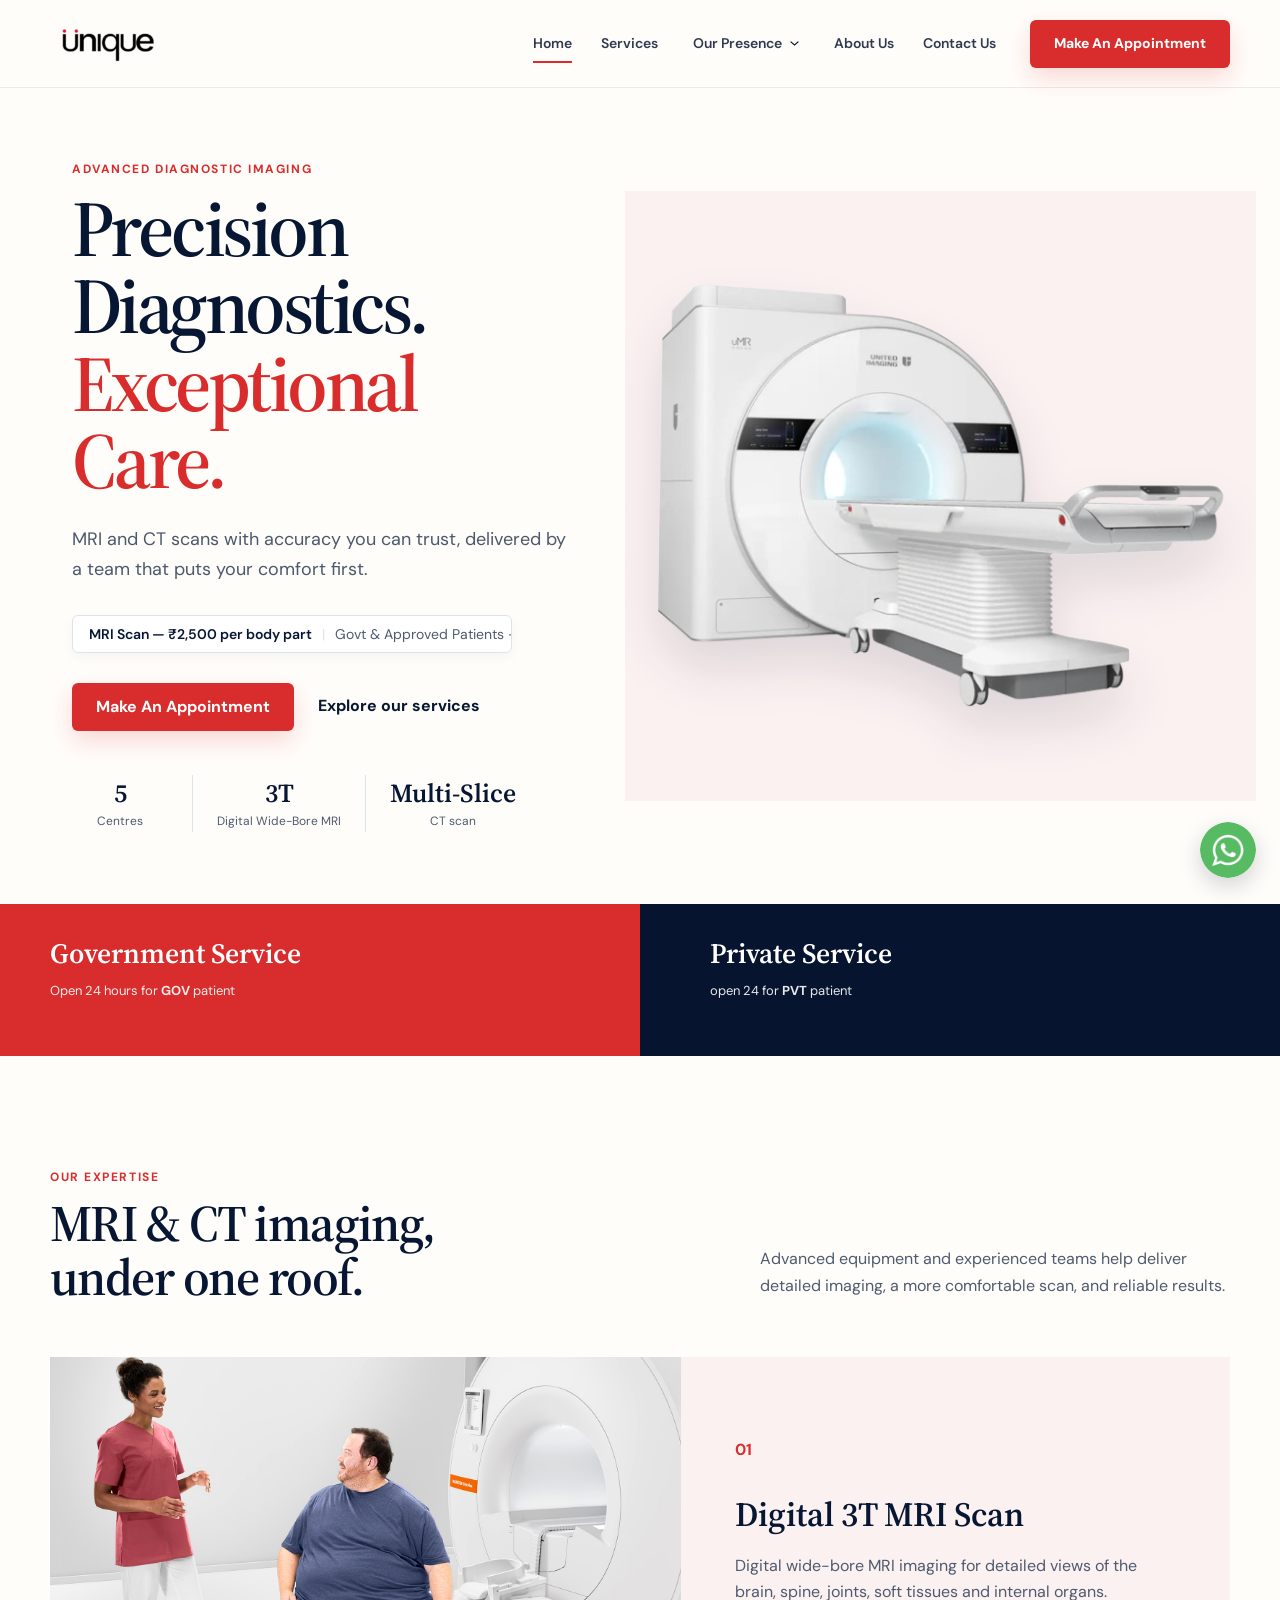
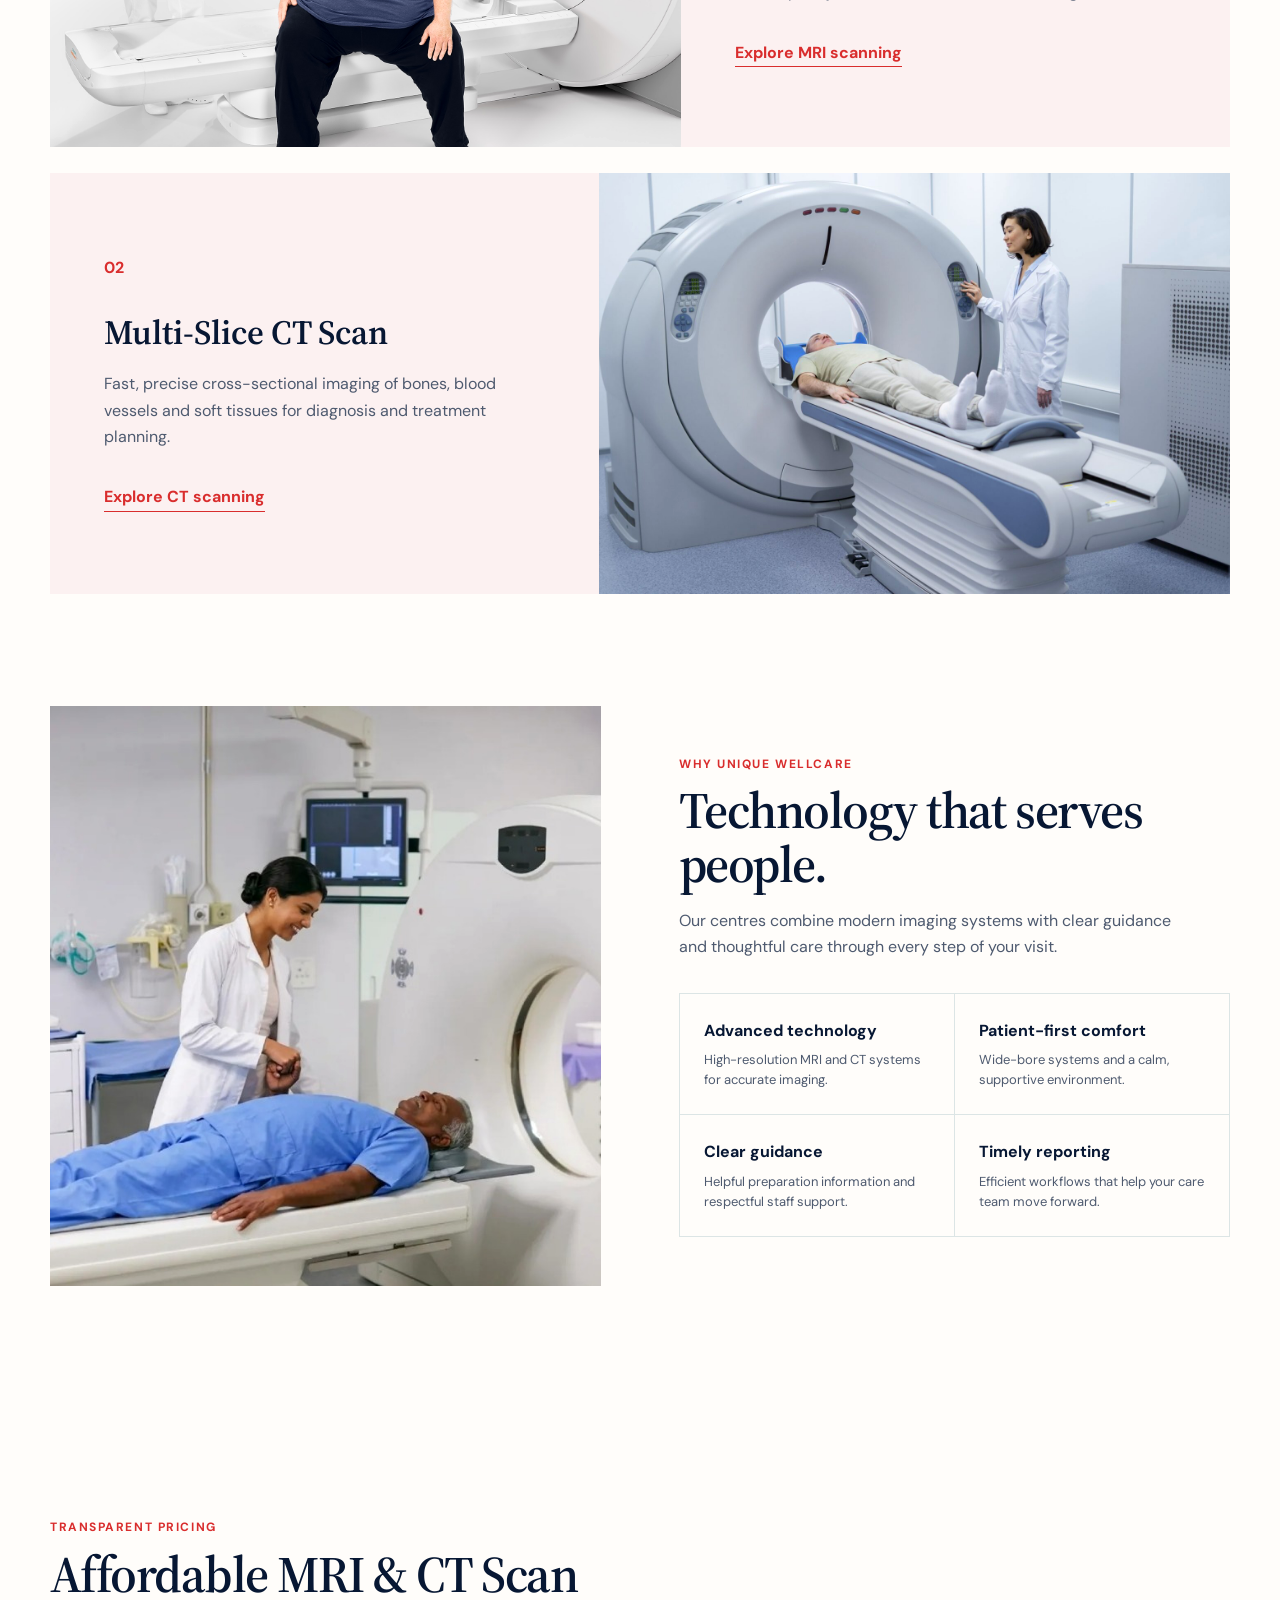
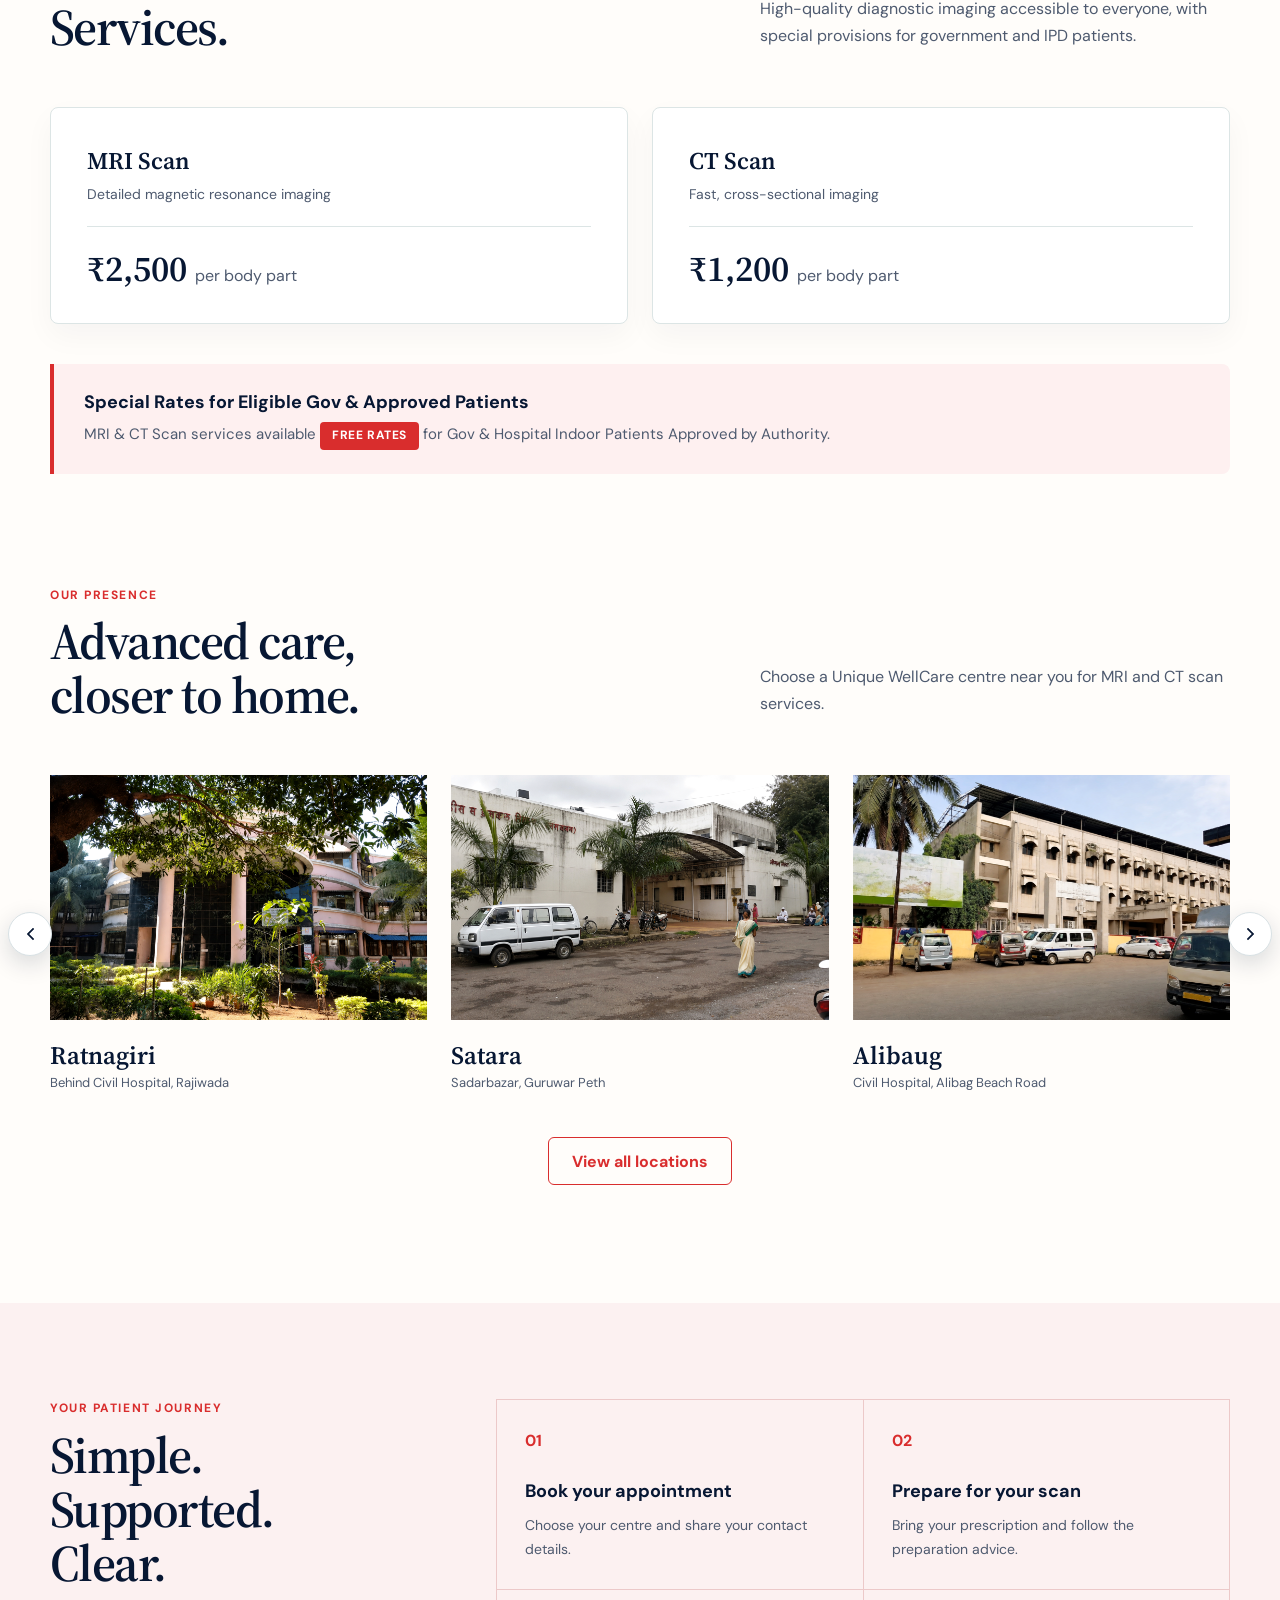
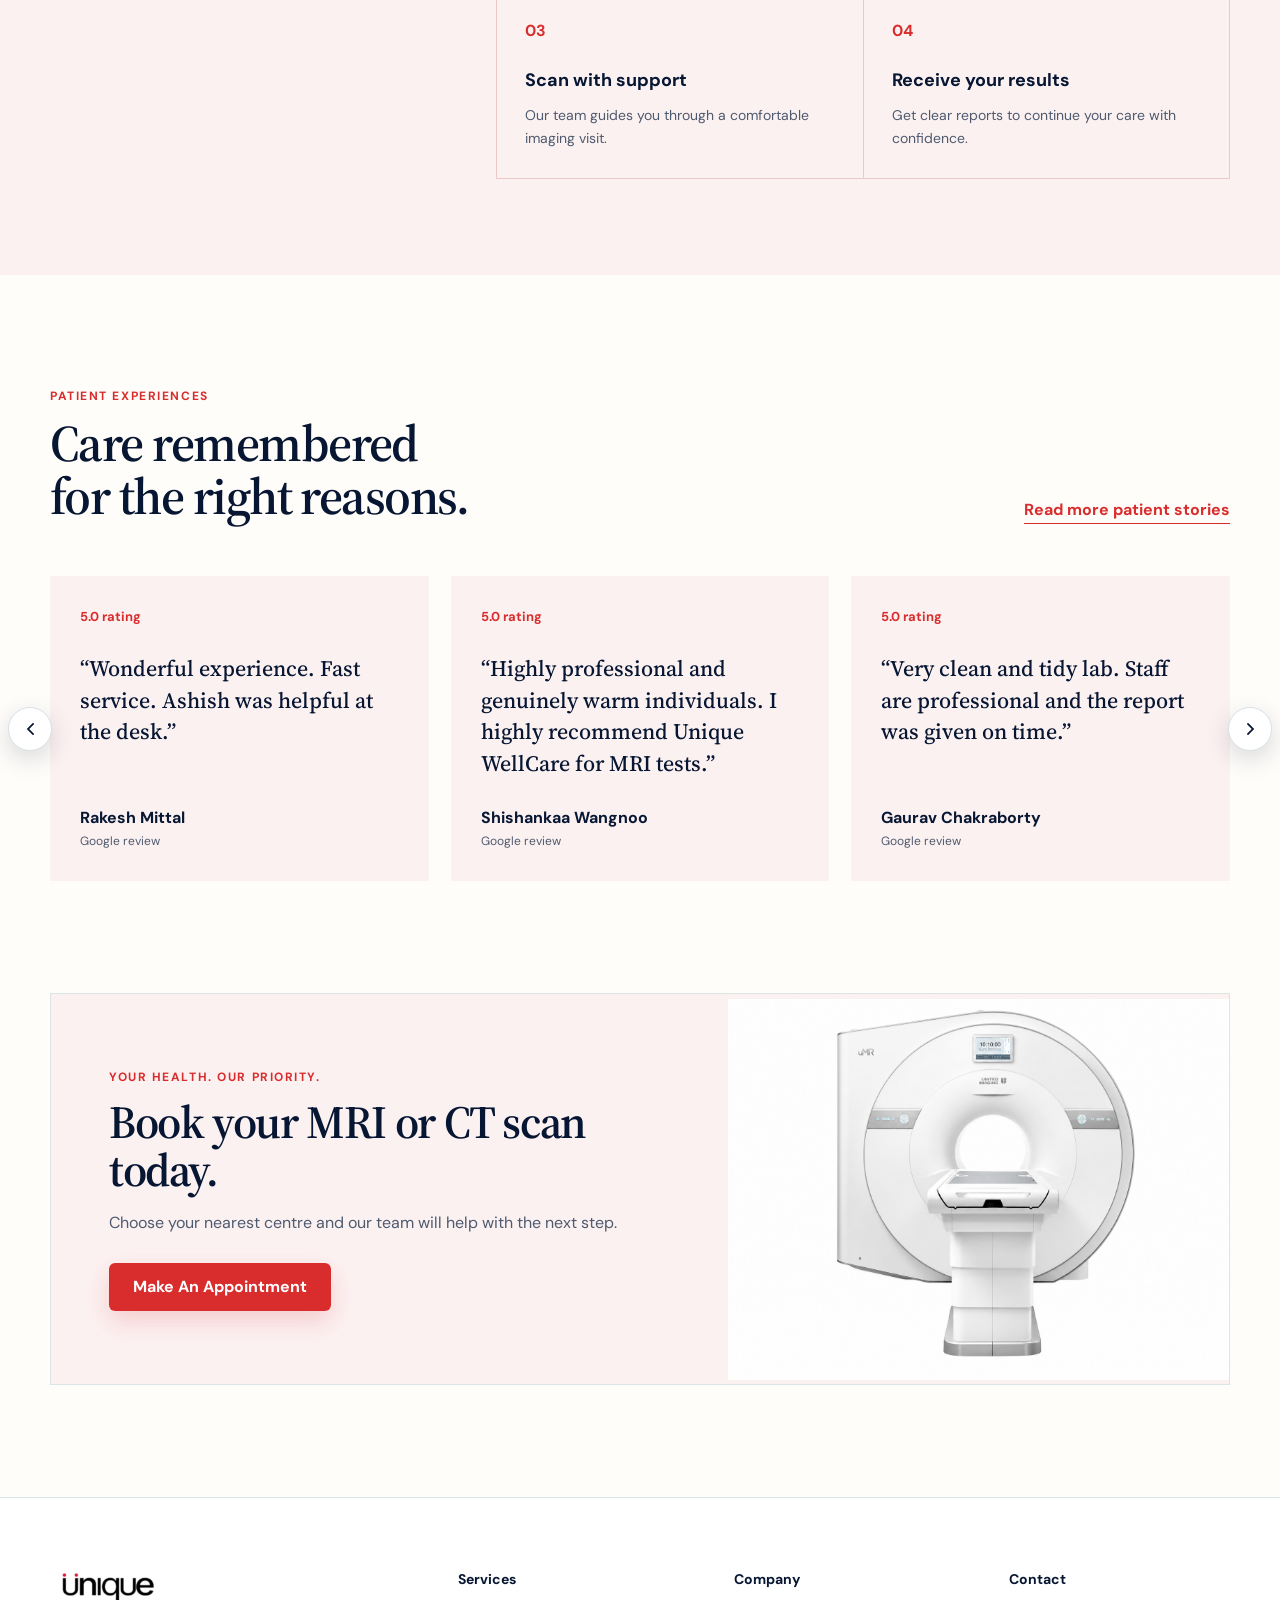
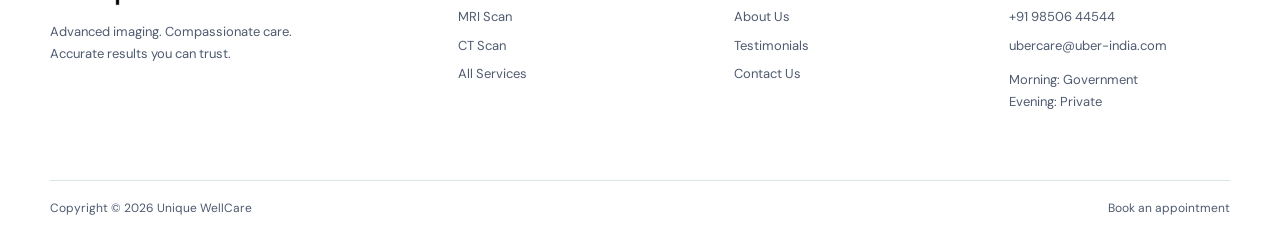
==== index.html @ 4eff42db "initial commit" ====
<!doctype html>
<html lang="en">
<head>
  <meta charset="utf-8">
  <meta name="viewport" content="width=device-width,initial-scale=1">
  <meta name="description" content="Unique WellCare provides advanced MRI and CT scan services across Maharashtra with government service in the morning and private service in the evening.">
  <title>Unique WellCare | Advanced MRI & CT Imaging</title>
  <link rel="icon" type="image/png" href="assets/favicon.png">
  <link rel="preconnect" href="https://fonts.googleapis.com">
  <link rel="preconnect" href="https://fonts.gstatic.com" crossorigin>
  <link href="https://fonts.googleapis.com/css2?family=DM+Sans:wght@400;500;600;700&family=Source+Serif+4:wght@500;600&display=swap" rel="stylesheet">
  <link rel="stylesheet" href="styles.css?v=5.0">
  <link rel="stylesheet" href="animations.css?v=5.0">
  <link rel="stylesheet" href="reviews.css?v=5.0">
</head>
<body>
  <a class="skip-link" href="#content">Skip to content</a>  

  <header class="site-header">
    <a class="brand" href="./" aria-label="Unique WellCare home"><img src="assets/logo.webp" alt="Unique WellCare"></a>
    <button class="menu-button" type="button" aria-expanded="false" aria-controls="main-navigation"><span></span><span></span><span></span><em>Main menu</em></button>
    <nav id="main-navigation" class="main-nav" aria-label="Main navigation">
      <a class="active" href="./">Home</a>
      <a href="services/">Services</a>
      <div class="presence">
        <button type="button" aria-expanded="false">Our Presence <img class="nav-arrow" src="assets/chevron.svg" alt=""></button>
        <div class="presence-menu">
          <a href="ratnagiri/">Ratnagiri</a><a href="satara/">Satara</a><a href="alibaug/">Alibaug</a><a href="thane/">Thane</a><a href="pune-aundh/">Pune Aundh</a>
        </div>
      </div>
      <a href="about-us/">About Us</a>
      <a href="contact-us/">Contact Us</a>
      <a class="button header-cta" href="book-an-appointment/">Make An Appointment</a>
    </nav>
  </header>

  <main id="content">
    <section class="home-hero">
      <div class="home-hero-copy">
        <p class="eyebrow">Advanced diagnostic imaging</p>
        <h1>Precision Diagnostics. <span>Exceptional Care.</span></h1>
        <p class="hero-lead">MRI and CT scans with accuracy you can trust, delivered by a team that puts your comfort first.</p>
        <div class="hero-pricing-slider">
          <div class="slider-track">
            <div class="slide-msg"><strong>MRI<span class="hide-mobile"> Scan</span> — ₹2,500<span class="hide-mobile"> per body part</span></strong> <span class="divider">|</span> Govt &amp; Approved Patients — <span class="free-text">FREE</span></div>
            <div class="slide-msg"><strong>CT<span class="hide-mobile"> Scan</span> — ₹1,200<span class="hide-mobile"> per body part</span></strong> <span class="divider">|</span> Govt &amp; Approved Patients — <span class="free-text">FREE</span></div>
            <div class="slide-msg"><strong>MRI<span class="hide-mobile"> Scan</span> — ₹2,500<span class="hide-mobile"> per body part</span></strong> <span class="divider">|</span> Govt &amp; Approved Patients — <span class="free-text">FREE</span></div>
          </div>
        </div>
        <div class="hero-actions"><a class="button" href="book-an-appointment/">Make An Appointment</a><a class="text-link" href="services/">Explore our services</a></div>
        <dl class="hero-trust"><div><dt>5</dt><dd>Centres</dd></div><div><dt>3T</dt><dd>Digital Wide-Bore MRI</dd></div><div><dt>Multi-Slice</dt><dd>CT scan</dd></div></dl>
      </div>
      <div class="home-hero-media"><img src="assets/mri-omega.png" alt="Advanced MRI scanner at Unique WellCare"></div>
    </section>

    <section class="service-schedule" aria-labelledby="schedule-heading">
      <h2 id="schedule-heading" class="sr-only">Service schedule</h2>
      <article class="schedule-block morning"><h3>Government Service</h3><span>Open 24 hours for <strong>GOV</strong> patient</span></article>
      <article class="schedule-block evening"><h3>Private Service</h3><span>open 24 for <strong>PVT</strong> patient</span></article>
    </section>

    <section class="section services-intro">
      <div class="section-heading"><div><p class="eyebrow">Our expertise</p><h2>MRI &amp; CT imaging,<br>under one roof.</h2></div><p>Advanced equipment and experienced teams help deliver detailed imaging, a more comfortable scan, and reliable results.</p></div>
      <div class="service-feature-grid">
        <article class="service-feature"><img src="assets/mri-service.jpg" alt="Patient preparing for an MRI scan"><div><p class="service-number">01</p><h3>Digital 3T MRI Scan</h3><p>Digital wide-bore MRI imaging for detailed views of the brain, spine, joints, soft tissues and internal organs.</p><a class="text-link" href="mri-scan/">Explore MRI scanning</a></div></article>
        <article class="service-feature reverse"><img src="assets/ct-service.jpg" alt="Patient undergoing a CT scan"><div><p class="service-number">02</p><h3>Multi-Slice CT Scan</h3><p>Fast, precise cross-sectional imaging of bones, blood vessels and soft tissues for diagnosis and treatment planning.</p><a class="text-link" href="ct-scan/">Explore CT scanning</a></div></article>
      </div>
    </section>

    <section class="section trust-section">
      <div class="trust-image"><img src="assets/lab-interior-hd.png" alt="Clean diagnostic imaging facility at Unique WellCare"></div>
      <div class="trust-copy"><p class="eyebrow">Why Unique WellCare</p><h2>Technology that serves people.</h2><p>Our centres combine modern imaging systems with clear guidance and thoughtful care through every step of your visit.</p><div class="trust-list"><article><h3>Advanced technology</h3><p>High-resolution MRI and CT systems for accurate imaging.</p></article><article><h3>Patient-first comfort</h3><p>Wide-bore systems and a calm, supportive environment.</p></article><article><h3>Clear guidance</h3><p>Helpful preparation information and respectful staff support.</p></article><article><h3>Timely reporting</h3><p>Efficient workflows that help your care team move forward.</p></article></div></div>
    </section>
    <section class="section pricing-intro page-section" id="pricing">
      <div class="section-heading">
        <div>
          <p class="eyebrow">Transparent pricing</p>
          <h2>Affordable MRI &amp; CT Scan Services.</h2>
        </div>
        <p>High-quality diagnostic imaging accessible to everyone, with special provisions for government and IPD patients.</p>
      </div>
      <div class="pricing-grid">
        <div class="price-card">
          <div class="price-card-header">
            <div>
              <h3>MRI Scan</h3>
              <p>Detailed magnetic resonance imaging</p>
            </div>
          </div>
          <div class="price-amount">₹2,500 <small>per body part</small></div>
        </div>
        <div class="price-card">
          <div class="price-card-header">
            <div>
              <h3>CT Scan</h3>
              <p>Fast, cross-sectional imaging</p>
            </div>
          </div>
          <div class="price-amount">₹1,200 <small>per body part</small></div>
        </div>
      </div>
      <div class="special-rates-banner">
        <div>
          <h3>Special Rates for Eligible Gov &amp; Approved Patients</h3>
          <p>MRI &amp; CT Scan services available <span class="free-badge">FREE Rates</span> for Gov &amp; Hospital Indoor Patients Approved by Authority.</p>
        </div>
      </div>
    </section>

    <section class="section locations-section">
      <div class="section-heading"><div><p class="eyebrow">Our presence</p><h2>Advanced care,<br>closer to home.</h2></div><p>Choose a Unique WellCare centre near you for MRI and CT scan services.</p></div>
      <div class="location-carousel" data-location-carousel>
        <div class="location-viewport">
          <div class="location-track">
            <a class="location-card" href="ratnagiri/"><img src="assets/ratnagiri-hospital-hd.png" alt="Ratnagiri centre"><span>Ratnagiri</span><small>Behind Civil Hospital, Rajiwada</small></a>
            <a class="location-card" href="satara/"><img src="assets/satara-hospital-hd.png" alt="Satara centre"><span>Satara</span><small>Sadarbazar, Guruwar Peth</small></a>
            <a class="location-card" href="alibaug/"><img src="assets/civil-hospital-hd.png" alt="Alibaug centre"><span>Alibaug</span><small>Civil Hospital, Alibag Beach Road</small></a>
            <a class="location-card" href="thane/"><img src="assets/lab-interior-hd.png" alt="Thane centre"><span>Thane</span><small>Near Utsal Road, Tembhi Naka</small></a>
            <a class="location-card" href="pune-aundh/"><img src="assets/civil-hospital-hd.png" alt="Pune Aundh centre"><span>Pune Aundh</span><small>Aundh Hospital Campus</small></a>
          </div>
        </div>
        <button class="review-arrow review-prev" aria-label="Previous locations"><img src="assets/chevron.svg" alt=""></button>
        <button class="review-arrow review-next" aria-label="Next locations"><img src="assets/chevron.svg" alt=""></button>
      </div>
      <div class="center-action"><a class="outline-button" href="contact-us/">View all locations</a></div>
    </section>

    <section class="patient-journey">
      <div class="section"><div class="journey-heading"><p class="eyebrow">Your patient journey</p><h2>Simple. Supported.<br>Clear.</h2></div><ol class="journey-steps"><li><span>01</span><h3>Book your appointment</h3><p>Choose your centre and share your contact details.</p></li><li><span>02</span><h3>Prepare for your scan</h3><p>Bring your prescription and follow the preparation advice.</p></li><li><span>03</span><h3>Scan with support</h3><p>Our team guides you through a comfortable imaging visit.</p></li><li><span>04</span><h3>Receive your results</h3><p>Get clear reports to continue your care with confidence.</p></li></ol></div>
    </section>

    <section class="section testimonials" aria-labelledby="reviews-title">
      <div class="section-heading"><div><p class="eyebrow">Patient experiences</p><h2 id="reviews-title">Care remembered<br>for the right reasons.</h2></div><a class="text-link" href="testimonial/">Read more patient stories</a></div>
      <div class="review-carousel" data-review-carousel>
        <button class="review-arrow review-prev" type="button" aria-label="Previous review"><img src="assets/chevron.svg" alt=""></button>
        <div class="review-viewport"><div class="review-track">
          <article class="review-card"><p class="review-rating">5.0 rating</p><blockquote>“Wonderful experience. Fast service. Ashish was helpful at the desk.”</blockquote><footer><strong>Rakesh Mittal</strong><span>Google review</span></footer></article>
          <article class="review-card"><p class="review-rating">5.0 rating</p><blockquote>“Highly professional and genuinely warm individuals. I highly recommend Unique WellCare for MRI tests.”</blockquote><footer><strong>Shishankaa Wangnoo</strong><span>Google review</span></footer></article>
          <article class="review-card"><p class="review-rating">5.0 rating</p><blockquote>“Very clean and tidy lab. Staff are professional and the report was given on time.”</blockquote><footer><strong>Gaurav Chakraborty</strong><span>Google review</span></footer></article>
          <article class="review-card"><p class="review-rating">5.0 rating</p><blockquote>“Very caring. Patients need this cooperation and the entire staff is helpful.”</blockquote><footer><strong>Surendra Parmar</strong><span>Google review</span></footer></article>
        </div></div>
        <button class="review-arrow review-next" type="button" aria-label="Next review"><img src="assets/chevron.svg" alt=""></button>
      </div>
    </section>

    <section class="section final-cta"><div><p class="eyebrow">Your health. Our priority.</p><h2>Book your MRI or CT scan today.</h2><p>Choose your nearest centre and our team will help with the next step.</p><a class="button" href="book-an-appointment/">Make An Appointment</a></div><img src="assets/mri-hd.png" alt="Unique WellCare MRI scanner"></section>
  </main>

  <footer class="site-footer"><div class="footer-grid"><div><img src="assets/logo.webp" alt="Unique WellCare"><p>Advanced imaging. Compassionate care. Accurate results you can trust.</p></div><div><h2>Services</h2><a href="mri-scan/">MRI Scan</a><a href="ct-scan/">CT Scan</a><a href="services/">All Services</a></div><div><h2>Company</h2><a href="about-us/">About Us</a><a href="testimonial/">Testimonials</a><a href="contact-us/">Contact Us</a></div><div><h2>Contact</h2><a href="tel:+919850644544">+91 98506 44544</a><a href="mailto:ubercare@uber-india.com">ubercare@uber-india.com</a><p>Morning: Government<br>Evening: Private</p></div></div><div class="footer-bottom"><span>Copyright © <span id="year">2026</span> Unique WellCare</span><a href="book-an-appointment/">Book an appointment</a></div></footer>
  <a class="whatsapp" href="https://wa.me/919850644544" aria-label="Chat with Unique WellCare on WhatsApp"><img src="assets/whatapp%20icon.png" alt=""></a>
  <script src="script.js?v=5.0"></script>
</body>
</html>
---- styles.css ----
:root{--ink:#071733;--navy:#07142f;--blue:#165ec9;--green:#087966;--mint:#fcf1f1;--sky:#edf5ff;--paper:#fffdfa;--text:#4e5a6f;--line:#dce5e5;--brand-red:#d92d2d;--red-light:#fef0f0;--serif:"Source Serif 4",Georgia,serif;--sans:"DM Sans",Arial,sans-serif}
*{box-sizing:border-box}html{scroll-behavior:smooth}body{margin:0;background:var(--paper);color:var(--text);font-family:var(--sans);font-size:16px;line-height:1.65}img{display:block;max-width:100%}a{color:inherit;text-decoration:none}button,input,textarea{font:inherit}.sr-only{position:absolute;width:1px;height:1px;overflow:hidden;clip:rect(0 0 0 0);white-space:nowrap}.skip-link{position:fixed;z-index:200;top:-60px;left:24px;padding:10px 16px;background:#fff;color:var(--ink)}.skip-link:focus{top:12px}.section{width:min(1180px,calc(100% - 48px));margin-inline:auto}.eyebrow{margin:0 0 10px;color:var(--brand-red);font-size:12px;font-weight:700;letter-spacing:.13em;text-transform:uppercase}.button,.outline-button{display:inline-flex;min-height:48px;align-items:center;justify-content:center;padding:13px 23px;border:1px solid transparent;border-radius:6px;font-weight:700;line-height:1.2;transition:transform .2s ease,background .2s ease,color .2s ease}.button{background:var(--brand-red);color:#fff;box-shadow:0 10px 24px rgba(217,45,45,.18)}.button:hover{background:#b82222;transform:translateY(-2px)}.button.accent{background:var(--brand-red);box-shadow:0 10px 24px rgba(217,45,45,.18)}.button.accent:hover{background:#b82222}.outline-button{border-color:var(--brand-red);color:var(--brand-red)}.outline-button:hover{background:var(--brand-red);color:#fff}.outline-button.accent{border-color:var(--brand-red);color:var(--brand-red)}.outline-button.accent:hover{background:var(--brand-red);color:#fff}.text-link{display:inline-flex;align-items:center;color:var(--brand-red);font-weight:700;border-bottom:1px solid currentColor}.button:focus-visible,.outline-button:focus-visible,.text-link:focus-visible,.main-nav a:focus-visible,.main-nav button:focus-visible,.review-arrow:focus-visible{outline:3px solid rgba(217,45,45,.35);outline-offset:4px}

.site-header{position:sticky;top:0;z-index:50;width:100%;height:88px;display:flex;align-items:center;justify-content:space-between;padding-inline:max(24px,calc((100% - 1180px)/2));background:rgba(255,253,250,.97);border-bottom:1px solid rgba(7,23,51,.08);backdrop-filter:blur(14px)}.brand img{width:120px;height:42px;object-fit:contain}.main-nav{display:flex;align-items:center;gap:29px;color:#303a4f;font-size:14px;font-weight:600}.main-nav>a:not(.button),.presence>button{position:relative;padding-block:12px;border:0;background:none;color:inherit;cursor:pointer}.main-nav>a:not(.button):after,.presence>button:after{content:"";position:absolute;left:0;right:100%;bottom:4px;height:2px;background:var(--brand-red);transition:right .2s ease}.main-nav>a:not(.button):hover:after,.main-nav>a.active:after,.presence>button:hover:after,.presence.open>button:after{right:0}.header-cta{margin-left:5px}.presence{position:relative}.presence-menu{position:absolute;top:46px;left:-20px;display:none;min-width:190px;padding:10px;background:#fff;border:1px solid var(--line);box-shadow:0 18px 40px rgba(7,23,51,.12)}.presence.open .presence-menu{display:grid}.presence-menu a{padding:9px 12px;border-radius:4px}.presence-menu a:hover{background:var(--mint);color:var(--brand-red)}.menu-button{display:none;border:0;background:none}.menu-button em{position:absolute;clip:rect(0 0 0 0)}
.home-hero{width:min(1340px,calc(100% - 48px));min-height:610px;margin:0 auto;display:grid;grid-template-columns:1fr 1.05fr;align-items:center}.home-hero-copy{max-width:570px;padding:72px 20px 72px 48px}.home-hero h1{margin:0;color:var(--ink);font:600 clamp(36px,8vw,79px)/.98 var(--serif);letter-spacing:-.045em;overflow-wrap:break-word}.home-hero h1 span{color:var(--brand-red)}.hero-lead{max-width:560px;margin:26px 0 30px;color:#4c586c;font-size:18px;line-height:1.65}.hero-actions{display:flex;align-items:center;gap:24px;flex-wrap:wrap}.hero-actions .text-link{color:var(--ink);border-bottom-color:transparent}.hero-actions .text-link:hover{color:var(--brand-red)}.hero-trust{display:flex;gap:0;margin:44px 0 0;flex-wrap:wrap}.hero-trust div{min-width:120px;padding:0 24px;border-left:1px solid var(--line);text-align:center}.hero-trust div:first-child{padding-left:0;border:0}.hero-trust dt{color:var(--ink);font:600 26px var(--serif)}.hero-trust dd{margin:1px 0 0;font-size:12px}.home-hero-media{height:610px;display:grid;place-items:center;overflow:hidden;background:var(--mint)}.home-hero-media img{width:90%;max-height:90%;object-fit:contain;filter:drop-shadow(0 28px 25px rgba(7,23,51,.12))}
.service-schedule{display:grid;grid-template-columns:1fr 1fr;color:#fff}.schedule-block{min-height:152px;padding:30px max(32px,calc((100vw - 1180px)/2));padding-right:60px}.schedule-block.morning{background:var(--brand-red);padding-left:max(32px,calc((100vw - 1180px)/2))}.schedule-block.evening{background:var(--navy);padding-left:70px}.schedule-block p{margin:0 0 2px;font-size:13px;opacity:.82}.schedule-block h3{margin:0;font:600 28px var(--serif)}.schedule-block span{display:block;margin-top:8px;font-size:13px;opacity:.9}
.section-heading{display:flex;align-items:flex-end;justify-content:space-between;gap:70px;margin-bottom:52px}.section-heading h2,.trust-copy h2,.journey-heading h2,.final-cta h2{margin:0;color:var(--ink);font:600 clamp(39px,4vw,58px)/1.05 var(--serif);letter-spacing:-.03em}.section-heading>p{max-width:470px;margin:0 0 6px}.services-intro{padding-block:112px}.service-feature-grid{display:grid;gap:26px}.service-feature{display:grid;grid-template-columns:1.07fr .93fr;min-height:390px;background:var(--mint)}.service-feature.reverse{grid-template-columns:.93fr 1.07fr;background:var(--mint)}.service-feature.reverse img{grid-column:2}.service-feature.reverse div{grid-column:1;grid-row:1}.service-feature>img{width:100%;height:100%;min-height:390px;object-fit:cover}.service-feature>div{align-self:center;padding:54px}.service-number{margin:0 0 28px;color:var(--brand-red);font-weight:700}.service-feature h3{margin:0 0 16px;color:var(--ink);font:600 34px var(--serif)}.service-feature p{max-width:470px}.service-feature .text-link{margin-top:18px}
.trust-section{display:grid;grid-template-columns:1fr 1fr;gap:78px;align-items:center;padding-bottom:120px}.trust-image img{width:100%;height:580px;object-fit:cover}.trust-copy>p:not(.eyebrow){max-width:520px}.trust-list{display:grid;grid-template-columns:1fr 1fr;gap:0;margin-top:32px;border-top:1px solid var(--line);border-left:1px solid var(--line)}.trust-list article{padding:24px;border-right:1px solid var(--line);border-bottom:1px solid var(--line)}.trust-list h3{margin:0 0 6px;color:var(--ink);font-size:16px}.trust-list p{margin:0;font-size:13px;line-height:1.55}
.locations-section{padding-bottom:118px}.location-carousel{position:relative;display:flex;align-items:center;margin-top:40px}.location-viewport{width:100%;overflow:hidden}.location-track{display:flex;gap:24px;transition:transform .45s cubic-bezier(0.25, 0.46, 0.45, 0.94)}.location-card{flex:0 0 calc((100% - 48px) / 3);display:flex;flex-direction:column;transition:transform .2s ease;min-width:0}.location-card:hover{transform:translateY(-5px)}.location-card img{width:100%;height:245px;object-fit:cover}.location-card span{margin-top:18px;color:var(--ink);font:600 25px var(--serif)}.location-card small{font-size:13px}.center-action{text-align:center;margin-top:44px}
.patient-journey{padding:96px 0;background:var(--mint)}.patient-journey>.section{display:grid;grid-template-columns:.34fr .66fr;gap:68px}.journey-steps{display:grid;grid-template-columns:1fr 1fr;gap:0;margin:0;padding:0;list-style:none;border-top:1px solid #ecc9c9;border-left:1px solid #ecc9c9}.journey-steps li{padding:28px;border-right:1px solid #ecc9c9;border-bottom:1px solid #ecc9c9}.journey-steps span{color:var(--brand-red);font-weight:700}.journey-steps h3{margin:22px 0 8px;color:var(--ink);font-size:18px}.journey-steps p{margin:0;font-size:14px}
.testimonials{padding-block:112px}.review-carousel{position:relative;display:flex;align-items:center}.review-viewport{width:100%;overflow:hidden}.review-track{display:flex;gap:22px;transition:transform .45s ease}.review-card{flex:0 0 calc((100% - 44px)/3);min-height:280px;display:flex;flex-direction:column;padding:30px;background:var(--mint);color:var(--ink)}.review-rating{margin:0;color:var(--brand-red);font-size:13px;font-weight:700}.review-card blockquote{margin:25px 0;color:var(--ink);font:500 22px/1.45 var(--serif)}.review-card footer{margin-top:auto}.review-card footer strong,.review-card footer span{display:block}.review-card footer span{font-size:12px;color:var(--text)}.review-arrow{position:absolute;z-index:3;top:50%;min-width:70px;padding:8px 10px;border:1px solid var(--line);background:#fff;color:var(--ink);font-size:12px;font-weight:700;cursor:pointer}.review-prev{left:-18px;transform:translate(-100%,-50%)}.review-next{right:-18px;transform:translate(100%,-50%)}
.final-cta{min-height:390px;display:grid;grid-template-columns:1.15fr .85fr;align-items:center;margin-bottom:112px;overflow:hidden;background:var(--mint);border:1px solid var(--line)}.final-cta>div{padding:58px}.final-cta h2{font-size:46px}.final-cta p:not(.eyebrow){margin:16px 0 26px}.final-cta img{width:100%;height:390px;object-fit:contain;align-self:end}
.site-footer{padding:70px max(24px,calc((100% - 1180px)/2)) 22px;background:#fff;border-top:1px solid var(--line)}.footer-grid{display:grid;grid-template-columns:1.6fr repeat(3,1fr);gap:55px}.footer-grid>div:first-child{max-width:260px}.footer-grid img{width:120px}.footer-grid p{font-size:13px}.footer-grid h2{margin:0 0 15px;color:var(--ink);font-size:14px}.footer-grid a{display:block;margin:7px 0;font-size:13px}.footer-grid a:hover{color:var(--brand-red)}.footer-bottom{display:flex;justify-content:space-between;margin-top:55px;padding-top:18px;border-top:1px solid var(--line);font-size:12px}.whatsapp{position:fixed;z-index:45;right:24px;bottom:22px;width:56px;height:56px;border-radius:50%;overflow:hidden;box-shadow:0 8px 22px rgba(7,23,51,.18)}.whatsapp img{width:100%;height:100%;object-fit:cover}
.pricing-intro{padding-top:112px}.pricing-grid{display:grid;grid-template-columns:1fr 1fr;gap:24px;margin-top:40px}.price-card{background:#fff;border:1px solid var(--line);border-radius:8px;padding:36px;box-shadow:0 12px 30px rgba(7,23,51,.04)}.price-card.featured{border-color:var(--brand-red);box-shadow:0 12px 30px rgba(217,45,45,.08)}.price-card-header{display:flex;justify-content:space-between;align-items:flex-start;margin-bottom:24px;border-bottom:1px solid var(--line);padding-bottom:20px}.price-card-header h3{margin:0;color:var(--ink);font:600 24px var(--serif)}.price-card-header p{margin:6px 0 0;font-size:14px}.price-amount{font:600 36px var(--serif);color:var(--ink);line-height:1}.price-amount small{font-size:16px;color:var(--text);font-family:var(--sans);font-weight:400}.free-badge{display:inline-flex;align-items:center;justify-content:center;background:var(--brand-red);color:#fff;font-size:12px;font-weight:700;letter-spacing:.05em;padding:4px 12px;border-radius:4px;text-transform:uppercase}.price-card.featured .price-amount{color:var(--brand-red)}.special-rates-banner{display:flex;align-items:center;gap:20px;background:var(--red-light);border-left:4px solid var(--brand-red);padding:24px 30px;margin-top:40px;margin-bottom:112px;border-radius:0 8px 8px 0}.special-rates-banner h3{margin:0 0 4px;color:var(--ink);font-size:18px}.special-rates-banner p{margin:0;font-size:15px}
@media(max-width:1180px){.review-prev{left:8px;transform:translateY(-50%)}.review-next{right:8px;transform:translateY(-50%)}.main-nav{gap:20px}.header-cta{padding-inline:16px}}
@media(max-width:940px){.site-header{height:72px;padding-inline:22px}.menu-button{width:44px;height:42px;display:flex;flex-direction:column;justify-content:center;gap:5px;cursor:pointer}.menu-button span{width:25px;height:2px;background:var(--ink)}.main-nav{position:absolute;top:72px;left:16px;right:16px;display:none;align-items:stretch;gap:0;padding:16px;background:#fff;border:1px solid var(--line);box-shadow:0 20px 40px rgba(7,23,51,.12)}.main-nav.open{display:grid}.main-nav>a:not(.button),.presence>button{width:100%;display:block;padding:11px;text-align:left}.presence-menu{position:static;box-shadow:none;margin:0 10px}.header-cta{margin:8px 0 0}.home-hero{grid-template-columns:1fr;min-height:auto}.home-hero-copy{max-width:700px;padding:64px 28px}.home-hero-media{height:500px}.service-feature,.service-feature.reverse{grid-template-columns:1fr 1fr}.trust-section{gap:40px}.trust-image img{height:520px}.patient-journey>.section{grid-template-columns:1fr}.footer-grid{grid-template-columns:1.4fr repeat(3,1fr);gap:25px}}
@media(max-width:700px){body{font-size:15px}.section{width:min(100% - 30px,1180px)}.home-hero{width:100%}.home-hero-copy{width:100%;min-width:0;box-sizing:border-box;padding:48px 20px;text-align:center}.home-hero h1{font-size:clamp(32px,10vw,48px)}.hero-lead{font-size:16px}.hero-actions{justify-content:center;flex-wrap:wrap}.hero-trust{justify-content:center}.hero-trust div{min-width:0;padding-inline:14px;border:none}.home-hero-media{height:330px}.service-schedule{grid-template-columns:1fr}.schedule-block,.schedule-block.morning,.schedule-block.evening{min-height:135px;padding:26px 24px}.section-heading{display:block;margin-bottom:35px}.section-heading>p{margin-top:18px}.section-heading h2,.trust-copy h2,.journey-heading h2{font-size:39px}.services-intro{padding-block:78px}.service-feature,.service-feature.reverse{grid-template-columns:1fr}.service-feature.reverse img,.service-feature.reverse div{grid-column:auto;grid-row:auto}.service-feature>img{height:260px;min-height:0}.service-feature>div{padding:32px 24px}.service-feature h3{font-size:29px}.trust-section{grid-template-columns:1fr;padding-bottom:80px}.trust-image img{height:360px}.trust-list{grid-template-columns:1fr}.location-grid{display:flex;flex-direction:column}.location-card{flex:0 0 100%}.location-card img{height:260px}.locations-section{padding-bottom:78px}.patient-journey{padding:70px 0}.journey-steps{grid-template-columns:1fr}.testimonials{padding-block:78px}.review-card{flex-basis:100%;min-height:260px}.review-arrow{top:auto;bottom:-52px}.review-prev{left:0;transform:none}.review-next{right:0;transform:none}.final-cta{grid-template-columns:1fr;margin-top:95px;margin-bottom:76px}.final-cta>div{padding:38px 24px}.final-cta h2{font-size:36px}.final-cta img{height:280px}.footer-grid{grid-template-columns:1fr 1fr}.footer-grid>div:first-child{grid-column:1/-1}.footer-bottom{gap:20px}.whatsapp{width:52px;height:52px;right:15px}.pricing-intro{padding-top:78px}.pricing-grid{grid-template-columns:1fr}.special-rates-banner{flex-direction:column;align-items:flex-start;gap:12px;padding:20px}.price-amount{font-size:32px}}
@media(prefers-reduced-motion:reduce){*{scroll-behavior:auto!important;transition:none!important;animation:none!important}}
html,body{max-width:100vw}main,footer{overflow-x:hidden}.review-prev{left:8px;transform:translateY(-50%)}.review-next{right:8px;transform:translateY(-50%)}
.presence>button{display:inline-flex;align-items:center;gap:8px}.nav-arrow{width:9px;height:6px;object-fit:contain;transition:transform .2s ease}.presence.open .nav-arrow{transform:rotate(180deg)}
.review-arrow{width:44px;height:44px;min-width:44px;display:grid;place-items:center;padding:0;border:1px solid #d8e1e4;border-radius:50%;background:#fff;box-shadow:0 8px 24px rgba(7,23,51,.16)}.review-arrow img{width:13px;height:8px}.review-prev{left:-20px;transform:translate(-50%,-50%)}.review-prev img{transform:rotate(90deg)}.review-next{right:-20px;transform:translate(50%,-50%)}.review-next img{transform:rotate(-90deg)}.review-arrow:hover{background:var(--mint);border-color:#d5b9b9}
.home-hero-media img,.final-cta img,.service-feature>img,.trust-image img,.location-card img,.inner-hero>img,.inner-service-grid img,.technology-story img,.scan-intro img,.innovation-grid img{image-rendering:auto;backface-visibility:hidden}.service-feature>img,.trust-image img,.location-card img,.inner-hero>img,.inner-service-grid img,.innovation-grid img{filter:contrast(1.035) saturate(1.035)}
@media(max-width:940px){.main-nav .presence>button{display:flex;justify-content:space-between}}
@media(max-width:700px){.review-prev{left:0;transform:none}.review-next{right:0;transform:none}}
@media(max-width:700px){.location-card img{width:100%;height:auto;max-height:none;object-fit:contain}.home-hero-media{height:auto;min-height:0;padding:22px 0}.home-hero-media img{width:100%;height:auto;max-height:none;object-fit:contain;transform:none}.location-card{min-width:0;overflow:hidden}.location-grid,.service-feature-grid,.trust-section{min-width:0}.main-nav{max-width:calc(100vw - 32px)}}
html{-webkit-text-size-adjust:100%;text-size-adjust:100%}
@media(max-width:380px){body{font-size:14px}.section{width:calc(100% - 40px)}.site-header{height:64px;padding-inline:20px}.brand img{width:100px;height:36px}.menu-button{width:38px;height:38px}.main-nav{top:64px}.home-hero-copy{padding:42px 24px}.home-hero h1{font-size:32px}.hero-lead{font-size:15px}.hero-trust dt{font-size:22px}.hero-trust dd{font-size:10px}.schedule-block h3{font-size:24px}.section-heading h2,.trust-copy h2,.journey-heading h2{font-size:31px}.section-heading>p{font-size:14px}.services-intro{padding-block:64px}.service-feature>div{padding:28px 22px}.service-feature h3{font-size:26px}.location-card span{font-size:22px}.location-card small{font-size:12px}.locations-section{padding-bottom:64px}.patient-journey{padding:58px 0}.journey-steps li{padding:22px}.journey-steps h3{font-size:17px}.final-cta h2{font-size:31px}.footer-grid{gap:30px 18px}}

/* Hero Pricing Slider */
.hero-pricing-slider {
  margin: 0 0 30px;
  height: 38px;
  overflow: hidden;
  background: #fff;
  border: 1px solid var(--line);
  border-radius: 6px;
  max-width: 440px;
  box-shadow: 0 4px 12px rgba(7,23,51,.04);
}
.slider-track {
  display: flex;
  flex-direction: column;
  animation: priceSlide 8s cubic-bezier(0.77, 0, 0.175, 1) infinite;
}
.slide-msg {
  height: 38px;
  display: flex;
  align-items: center;
  padding: 0 16px;
  font-size: 14px;
  color: var(--text);
  white-space: nowrap;
}
.slide-msg strong {
  color: var(--ink);
  font-weight: 600;
}
.slide-msg .divider {
  margin: 0 10px;
  color: var(--line);
}
.slide-msg .free-text {
  color: var(--brand-red);
  font-weight: 700;
  margin-left: 4px;
}
@keyframes priceSlide {
  0%, 40% { transform: translateY(0); }
  50%, 90% { transform: translateY(-38px); }
  100% { transform: translateY(-76px); }
}

/* Day & Night Highlight Section */
.day-night-highlight {
  padding-bottom: 96px;
}
.day-night-grid {
  display: grid;
  grid-template-columns: 1fr 1fr;
  gap: 24px;
}
.dn-card {
  display: flex;
  align-items: center;
  gap: 24px;
  padding: 34px 40px;
  background: #fff;
  border: 1px solid var(--line);
  border-radius: 8px;
  box-shadow: 0 12px 30px rgba(7,23,51,.04);
}
.day-card {
  border-top: 3px solid var(--brand-red);
}
.night-card {
  border-top: 3px solid var(--brand-red);
}
.dn-icon {
  width: 56px;
  height: 56px;
  display: grid;
  place-items: center;
  border-radius: 50%;
  color: var(--brand-red);
  background: var(--red-light);
}
.night-card .dn-icon {
  color: var(--brand-red);
  background: var(--red-light);
}
.dn-content h3 {
  margin: 0 0 4px;
  font-size: 14px;
  font-weight: 700;
  letter-spacing: 0.1em;
  color: var(--text);
}
.dn-content p {
  margin: 0;
  font-size: 20px;
  color: var(--ink);
}
@media (max-width: 700px) {
  .hero-pricing-slider { margin: 0 auto 30px; max-width: 100%; }
  .slide-msg { font-size: 12px; justify-content: center; padding: 0 8px; }
  .slide-msg .divider { margin: 0 6px; }
  .hide-mobile { display: none !important; }
  .day-night-grid { grid-template-columns: 1fr; }
  .day-night-highlight { padding-bottom: 64px; }
  .dn-card { padding: 24px; gap: 18px; }
  .dn-content p { font-size: 18px; }
}

/* WhatsApp Popover Styles */
.wa-popup-overlay {
  position: fixed;
  bottom: 92px;
  right: 24px;
  width: 280px;
  background: #fff;
  border-radius: 12px;
  box-shadow: 0 10px 30px rgba(7, 23, 51, 0.15);
  z-index: 10000;
  opacity: 0;
  pointer-events: none;
  transform: translateY(15px);
  transition: opacity 0.25s cubic-bezier(0.25, 0.46, 0.45, 0.94), transform 0.25s cubic-bezier(0.25, 0.46, 0.45, 0.94);
  padding: 10px;
  border: 1px solid rgba(7, 23, 51, 0.08);
}
.wa-popup-overlay.active {
  opacity: 1;
  pointer-events: auto;
  transform: translateY(0);
}
.wa-popup-list {
  display: flex;
  flex-direction: column;
  gap: 4px;
}
.wa-popup-card {
  display: flex;
  flex-direction: column;
  padding: 12px 16px;
  border-radius: 8px;
  background: #fff;
  border: 1px solid transparent;
  text-decoration: none;
  color: inherit;
  transition: background 0.15s ease, border-color 0.15s ease, transform 0.15s ease;
  cursor: pointer;
  text-align: left;
}
.wa-popup-card:hover {
  background: var(--mint);
  border-color: #000000;
  transform: translateY(-1px);
}
.wa-popup-card h3 {
  margin: 0;
  color: var(--ink);
  font: 600 15px/1.2 var(--sans);
}
.wa-popup-card span {
  margin-top: 3px;
  font-size: 13px;
  color: var(--text);
  font-weight: 500;
}
@media (max-width: 700px) {
  .wa-popup-overlay {
    bottom: 84px;
    right: 16px;
    width: calc(100% - 32px);
    max-width: 320px;
  }
}
---- animations.css ----
.reveal{opacity:0;transform:translateY(24px);transition:opacity .7s ease,transform .7s ease}.reveal.revealed{opacity:1;transform:none}@media(prefers-reduced-motion:reduce){.reveal{opacity:1;transform:none}}
---- reviews.css ----
/* Review layout is shared in styles.css. This file remains for route compatibility. */
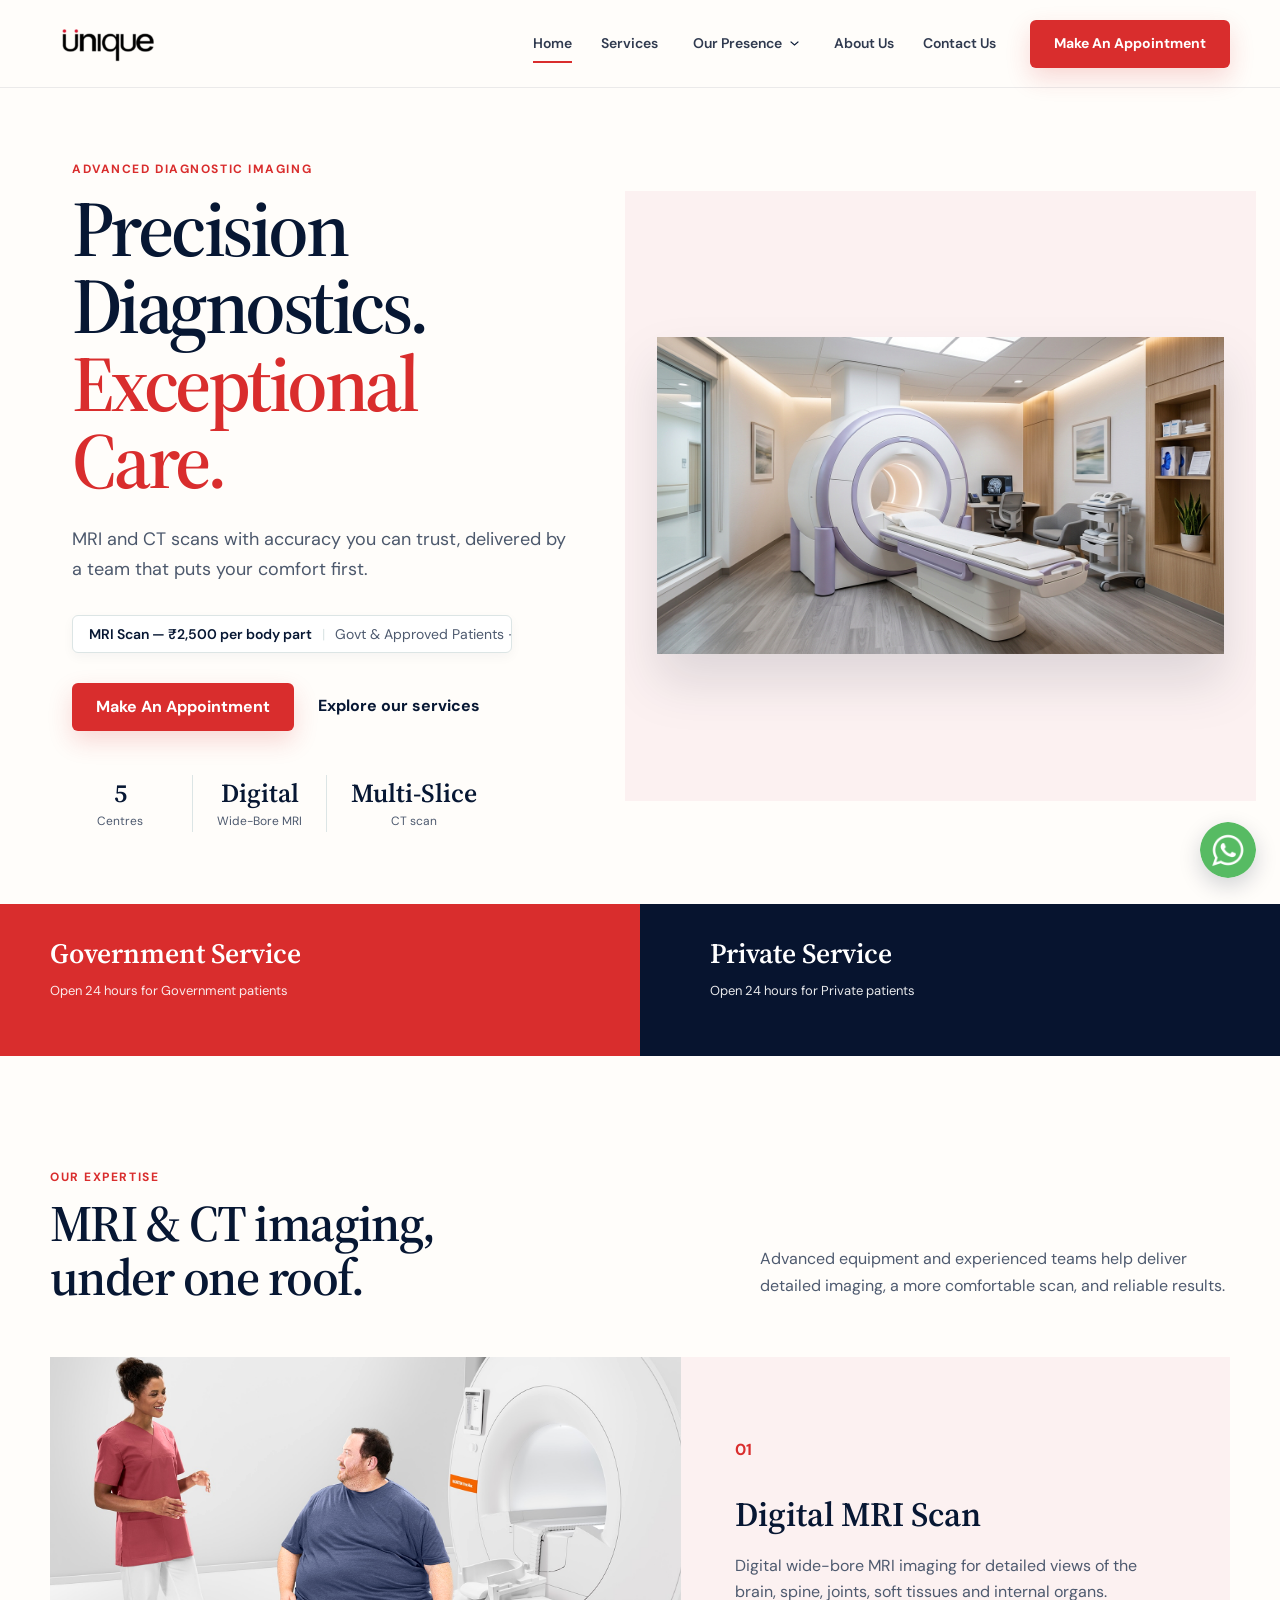
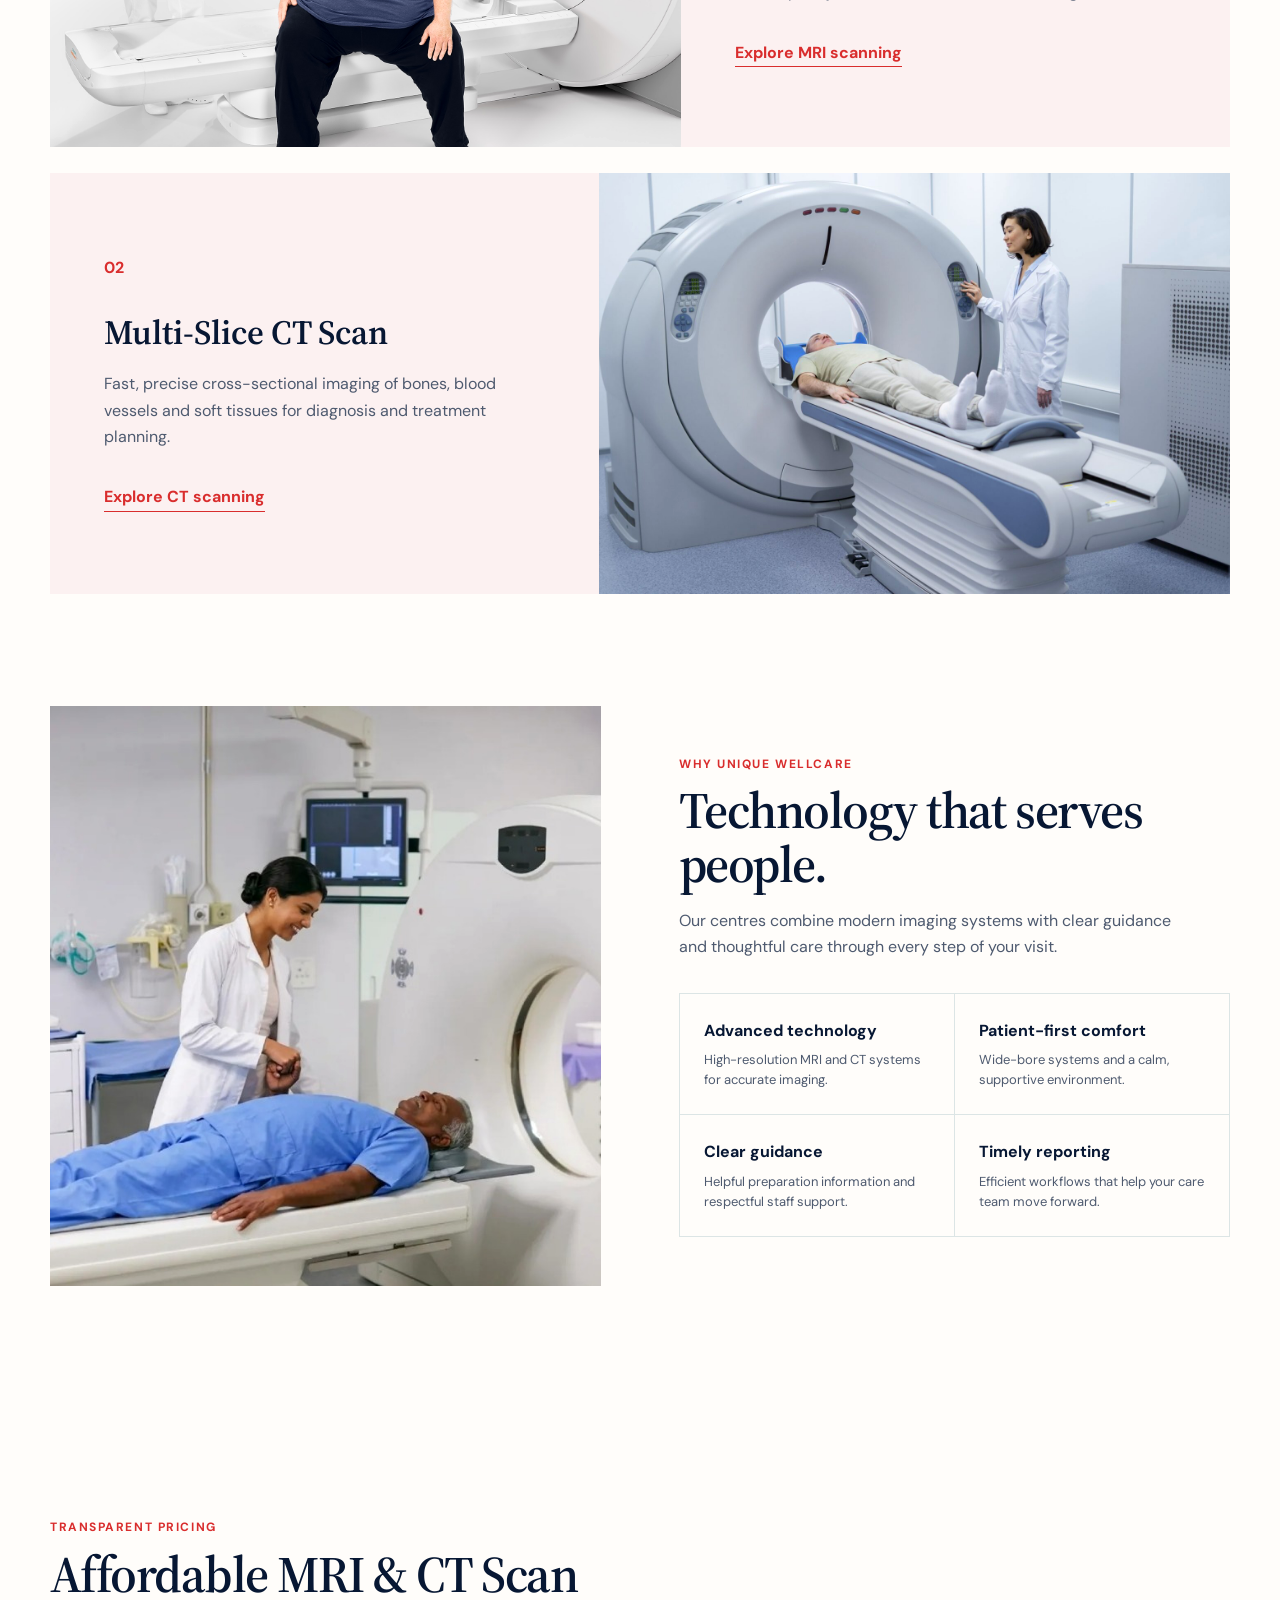
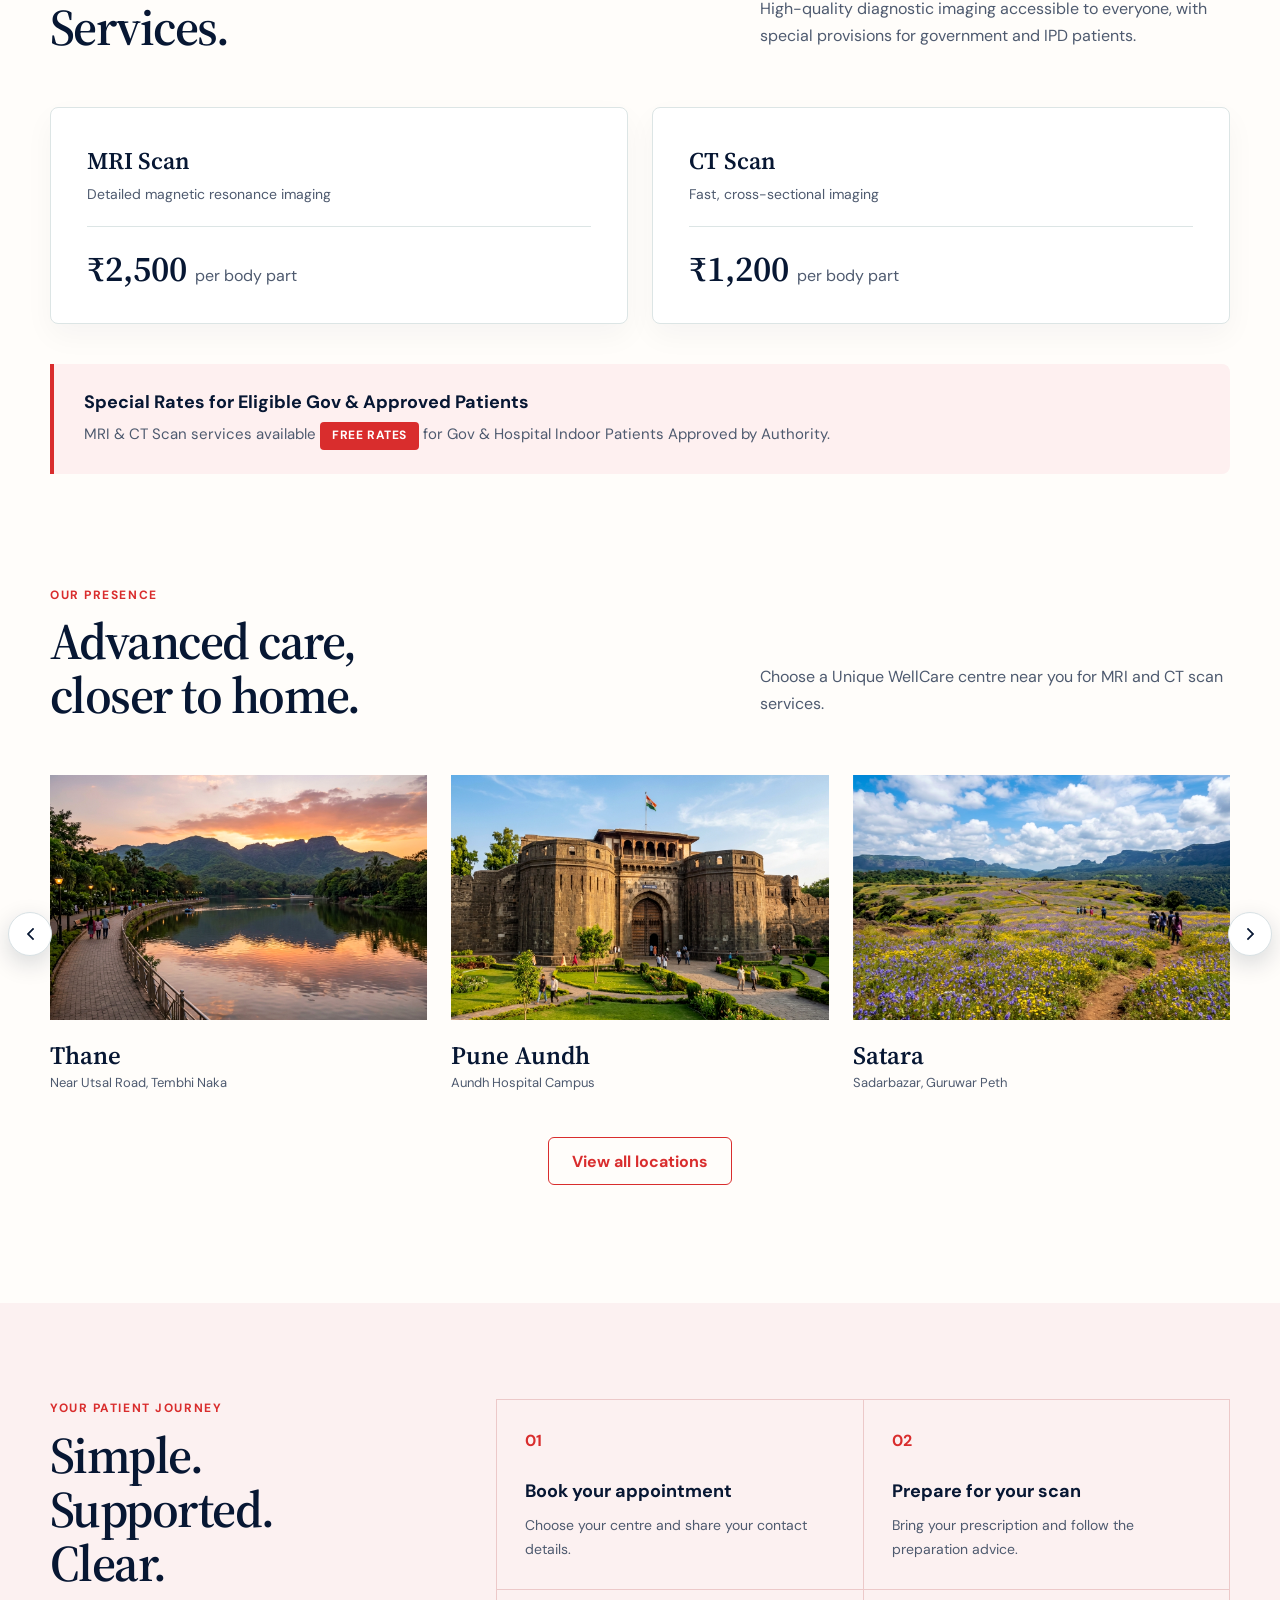
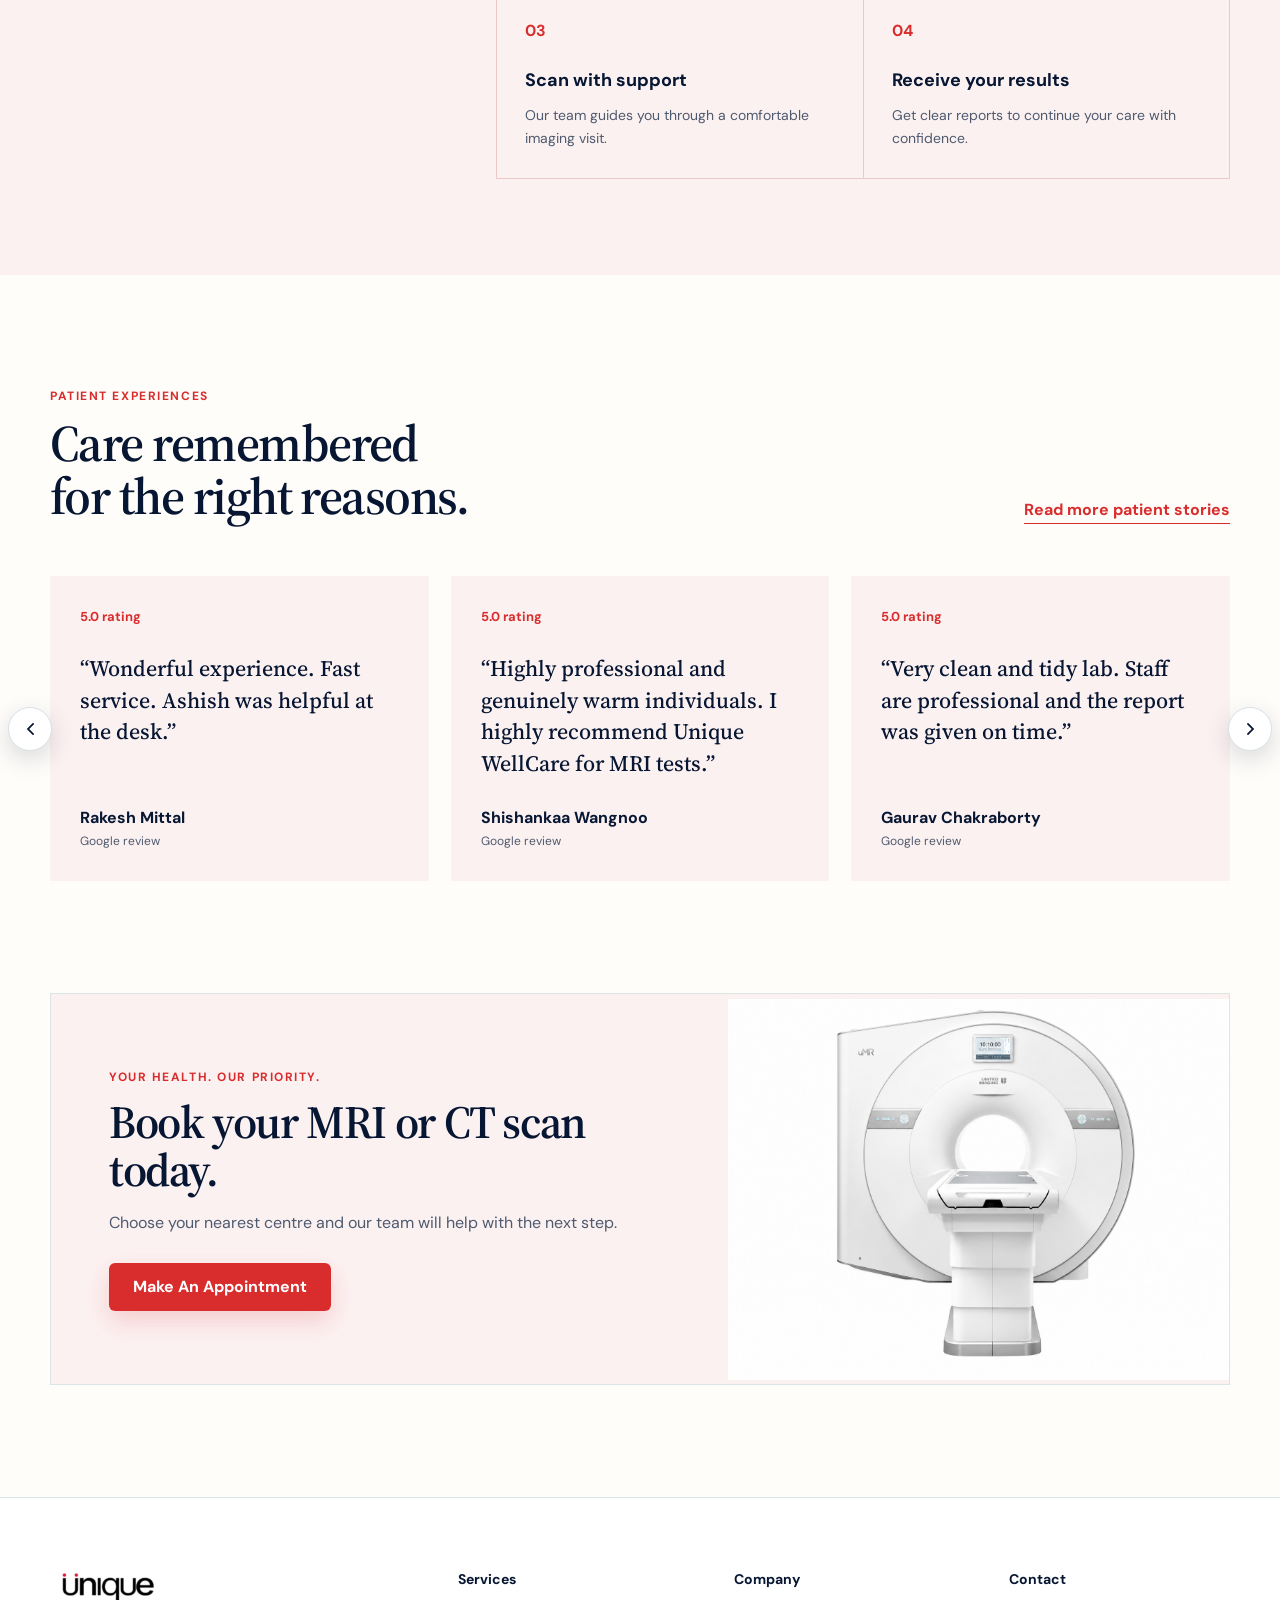
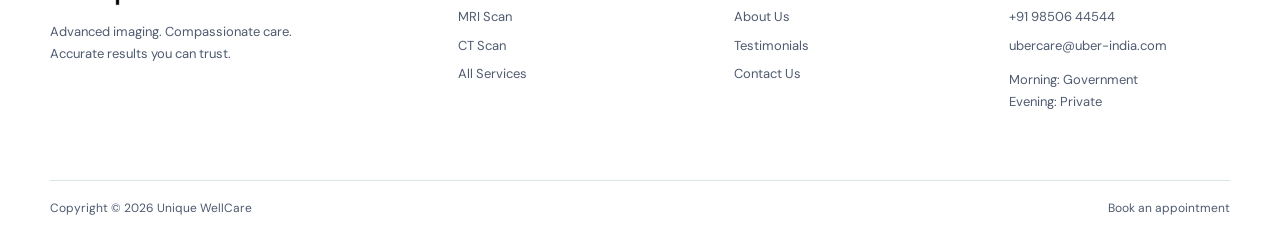
==== commit a12466b9: "initial commit" ====
--- a/index.html
+++ b/index.html
@@ -9,9 +9,9 @@
   <link rel="preconnect" href="https://fonts.googleapis.com">
   <link rel="preconnect" href="https://fonts.gstatic.com" crossorigin>
   <link href="https://fonts.googleapis.com/css2?family=DM+Sans:wght@400;500;600;700&family=Source+Serif+4:wght@500;600&display=swap" rel="stylesheet">
-  <link rel="stylesheet" href="styles.css?v=5.0">
-  <link rel="stylesheet" href="animations.css?v=5.0">
-  <link rel="stylesheet" href="reviews.css?v=5.0">
+  <link rel="stylesheet" href="styles.css?v=6.0">
+  <link rel="stylesheet" href="animations.css?v=6.0">
+  <link rel="stylesheet" href="reviews.css?v=6.0">
 </head>
 <body>
   <a class="skip-link" href="#content">Skip to content</a>  
@@ -48,21 +48,21 @@
           </div>
         </div>
         <div class="hero-actions"><a class="button" href="book-an-appointment/">Make An Appointment</a><a class="text-link" href="services/">Explore our services</a></div>
-        <dl class="hero-trust"><div><dt>5</dt><dd>Centres</dd></div><div><dt>3T</dt><dd>Digital Wide-Bore MRI</dd></div><div><dt>Multi-Slice</dt><dd>CT scan</dd></div></dl>
+        <dl class="hero-trust"><div><dt>5</dt><dd>Centres</dd></div><div><dt>Digital</dt><dd>Wide-Bore MRI</dd></div><div><dt>Multi-Slice</dt><dd>CT scan</dd></div></dl>
       </div>
-      <div class="home-hero-media"><img src="assets/mri-omega.png" alt="Advanced MRI scanner at Unique WellCare"></div>
+      <div class="home-hero-media"><img src="assets/hero-scanner.jpg" alt="Advanced MRI scanner at Unique WellCare"></div>
     </section>
 
     <section class="service-schedule" aria-labelledby="schedule-heading">
       <h2 id="schedule-heading" class="sr-only">Service schedule</h2>
-      <article class="schedule-block morning"><h3>Government Service</h3><span>Open 24 hours for <strong>GOV</strong> patient</span></article>
-      <article class="schedule-block evening"><h3>Private Service</h3><span>open 24 for <strong>PVT</strong> patient</span></article>
+      <article class="schedule-block morning"><h3>Government Service</h3><span>Open 24 hours for Government patients</span></article>
+      <article class="schedule-block evening"><h3>Private Service</h3><span>Open 24 hours for Private patients</span></article>
     </section>
 
     <section class="section services-intro">
       <div class="section-heading"><div><p class="eyebrow">Our expertise</p><h2>MRI &amp; CT imaging,<br>under one roof.</h2></div><p>Advanced equipment and experienced teams help deliver detailed imaging, a more comfortable scan, and reliable results.</p></div>
       <div class="service-feature-grid">
-        <article class="service-feature"><img src="assets/mri-service.jpg" alt="Patient preparing for an MRI scan"><div><p class="service-number">01</p><h3>Digital 3T MRI Scan</h3><p>Digital wide-bore MRI imaging for detailed views of the brain, spine, joints, soft tissues and internal organs.</p><a class="text-link" href="mri-scan/">Explore MRI scanning</a></div></article>
+        <article class="service-feature"><img src="assets/mri-service.jpg" alt="Patient preparing for an MRI scan"><div><p class="service-number">01</p><h3>Digital MRI Scan</h3><p>Digital wide-bore MRI imaging for detailed views of the brain, spine, joints, soft tissues and internal organs.</p><a class="text-link" href="mri-scan/">Explore MRI scanning</a></div></article>
         <article class="service-feature reverse"><img src="assets/ct-service.jpg" alt="Patient undergoing a CT scan"><div><p class="service-number">02</p><h3>Multi-Slice CT Scan</h3><p>Fast, precise cross-sectional imaging of bones, blood vessels and soft tissues for diagnosis and treatment planning.</p><a class="text-link" href="ct-scan/">Explore CT scanning</a></div></article>
       </div>
     </section>
@@ -112,11 +112,11 @@
       <div class="location-carousel" data-location-carousel>
         <div class="location-viewport">
           <div class="location-track">
-            <a class="location-card" href="ratnagiri/"><img src="assets/ratnagiri-hospital-hd.png" alt="Ratnagiri centre"><span>Ratnagiri</span><small>Behind Civil Hospital, Rajiwada</small></a>
-            <a class="location-card" href="satara/"><img src="assets/satara-hospital-hd.png" alt="Satara centre"><span>Satara</span><small>Sadarbazar, Guruwar Peth</small></a>
-            <a class="location-card" href="alibaug/"><img src="assets/civil-hospital-hd.png" alt="Alibaug centre"><span>Alibaug</span><small>Civil Hospital, Alibag Beach Road</small></a>
-            <a class="location-card" href="thane/"><img src="assets/lab-interior-hd.png" alt="Thane centre"><span>Thane</span><small>Near Utsal Road, Tembhi Naka</small></a>
-            <a class="location-card" href="pune-aundh/"><img src="assets/civil-hospital-hd.png" alt="Pune Aundh centre"><span>Pune Aundh</span><small>Aundh Hospital Campus</small></a>
+            <a class="location-card" href="thane/"><img src="assets/thane-landmark.jpg" alt="Thane centre"><span>Thane</span><small>Near Utsal Road, Tembhi Naka</small></a>
+            <a class="location-card" href="pune-aundh/"><img src="assets/pune-landmark.jpg" alt="Pune Aundh centre"><span>Pune Aundh</span><small>Aundh Hospital Campus</small></a>
+            <a class="location-card" href="satara/"><img src="assets/satara-landmark.jpg" alt="Satara centre"><span>Satara</span><small>Sadarbazar, Guruwar Peth</small></a>
+            <a class="location-card" href="ratnagiri/"><img src="assets/ratnagiri-landmark.jpg" alt="Ratnagiri centre"><span>Ratnagiri</span><small>Behind Civil Hospital, Rajiwada</small></a>
+            <a class="location-card" href="alibaug/"><img src="assets/alibaug-landmark.jpg" alt="Alibaug centre"><span>Alibaug</span><small>Civil Hospital, Alibag Beach Road</small></a>
           </div>
         </div>
         <button class="review-arrow review-prev" aria-label="Previous locations"><img src="assets/chevron.svg" alt=""></button>
@@ -148,6 +148,6 @@
 
   <footer class="site-footer"><div class="footer-grid"><div><img src="assets/logo.webp" alt="Unique WellCare"><p>Advanced imaging. Compassionate care. Accurate results you can trust.</p></div><div><h2>Services</h2><a href="mri-scan/">MRI Scan</a><a href="ct-scan/">CT Scan</a><a href="services/">All Services</a></div><div><h2>Company</h2><a href="about-us/">About Us</a><a href="testimonial/">Testimonials</a><a href="contact-us/">Contact Us</a></div><div><h2>Contact</h2><a href="tel:+919850644544">+91 98506 44544</a><a href="mailto:ubercare@uber-india.com">ubercare@uber-india.com</a><p>Morning: Government<br>Evening: Private</p></div></div><div class="footer-bottom"><span>Copyright © <span id="year">2026</span> Unique WellCare</span><a href="book-an-appointment/">Book an appointment</a></div></footer>
   <a class="whatsapp" href="https://wa.me/919850644544" aria-label="Chat with Unique WellCare on WhatsApp"><img src="assets/whatapp%20icon.png" alt=""></a>
-  <script src="script.js?v=5.0"></script>
+  <script src="script.js?v=6.0"></script>
 </body>
 </html>
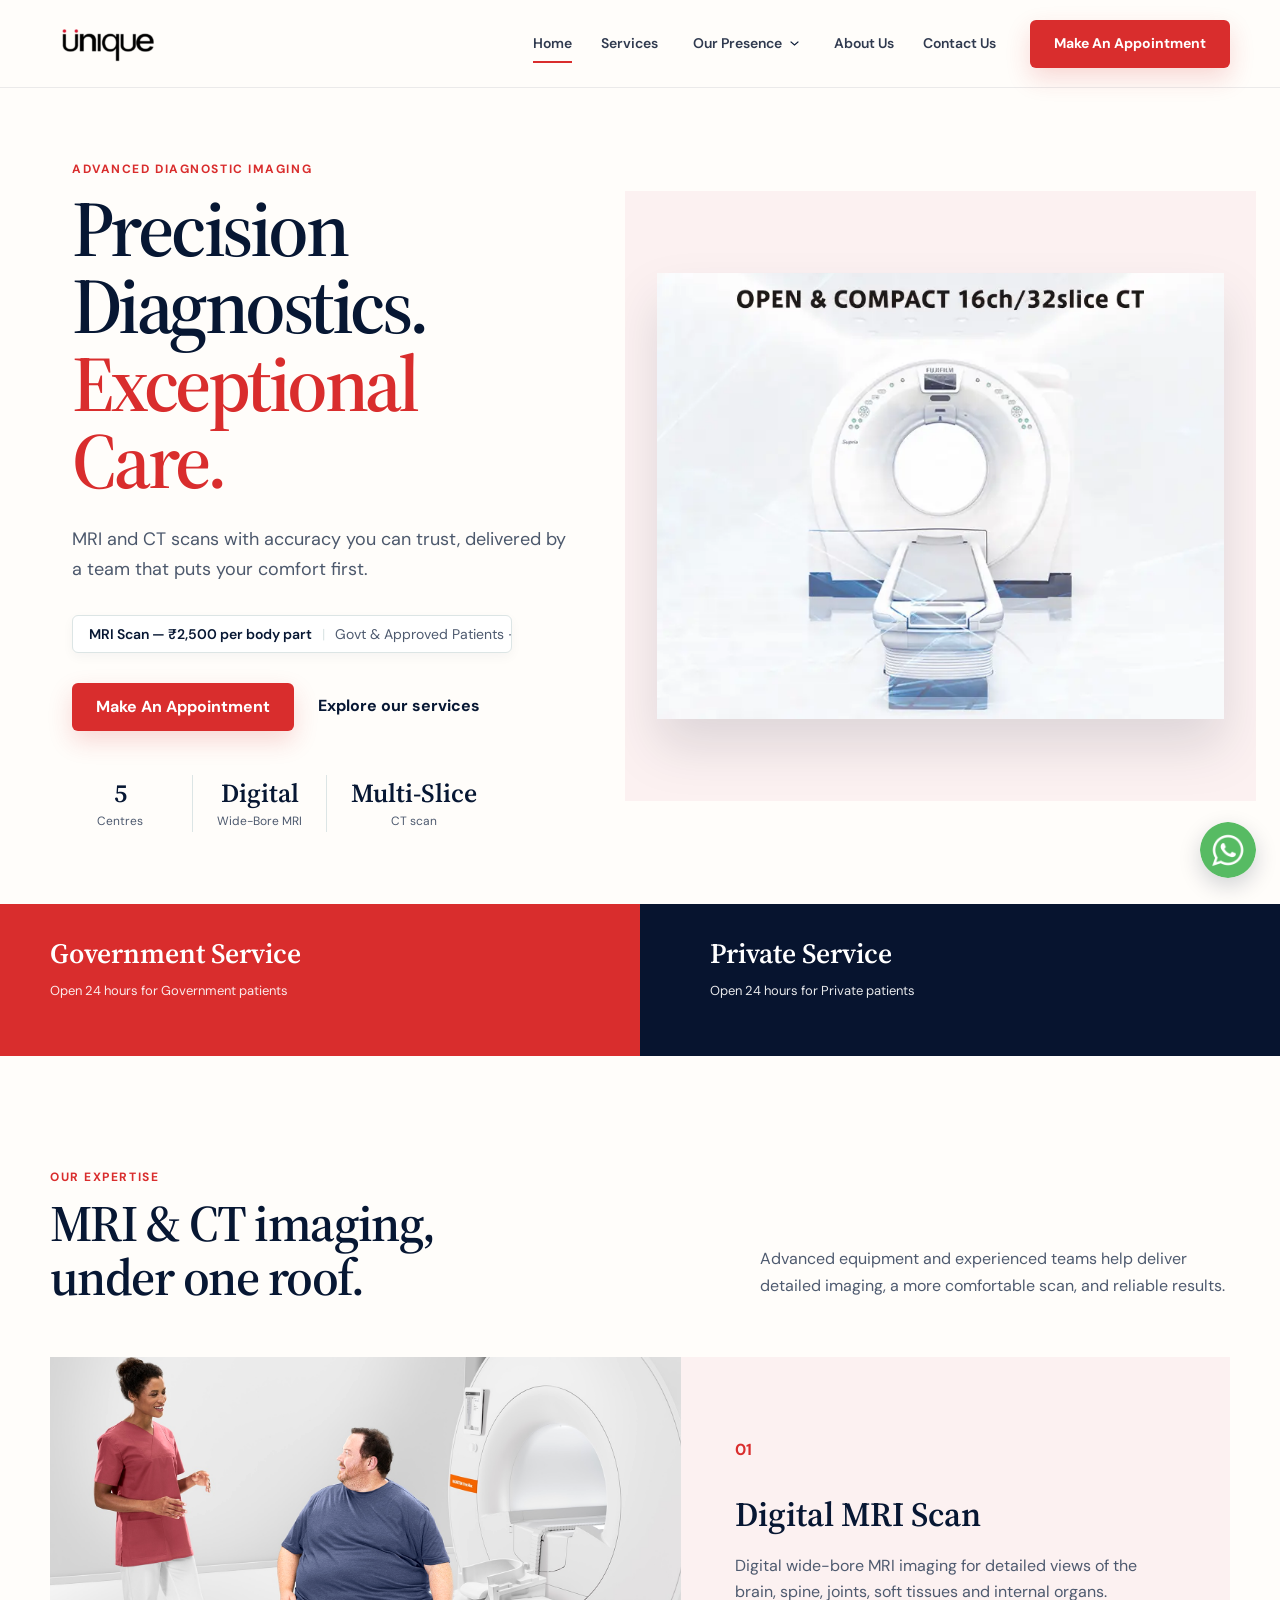
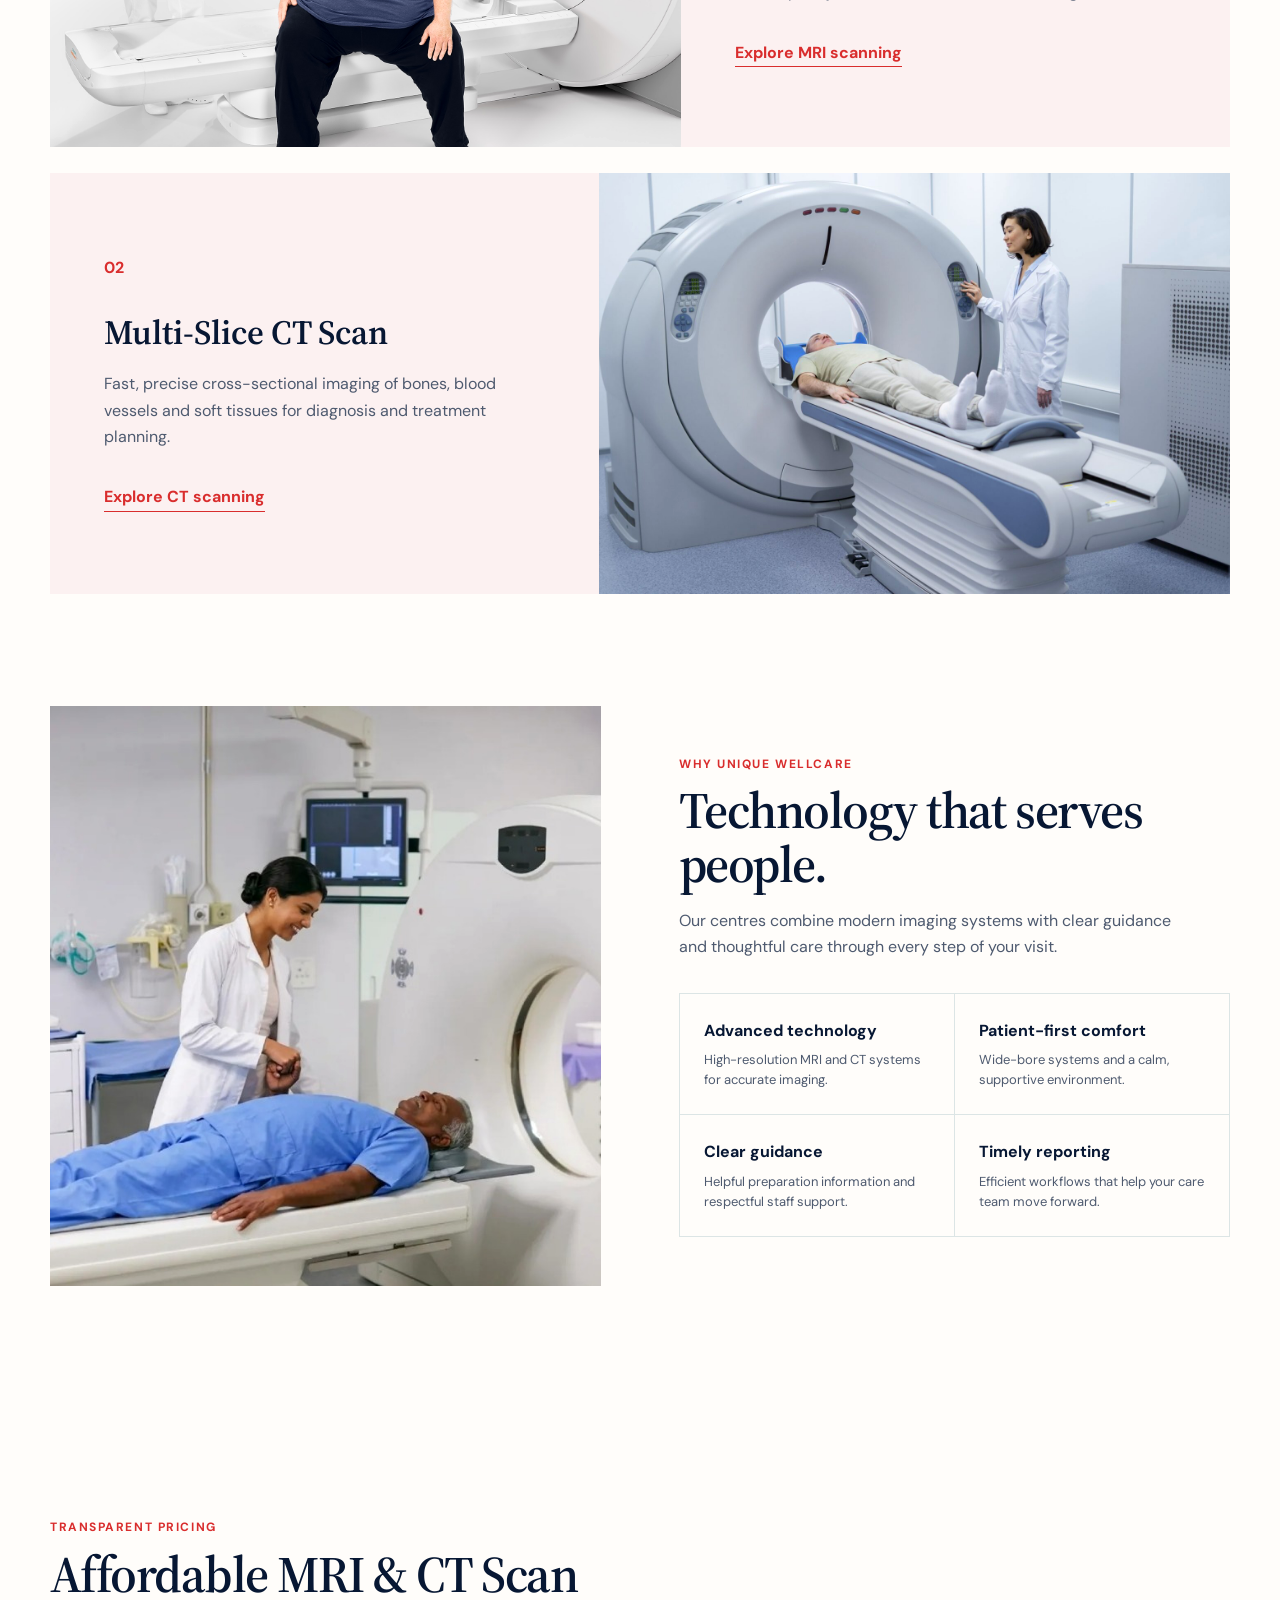
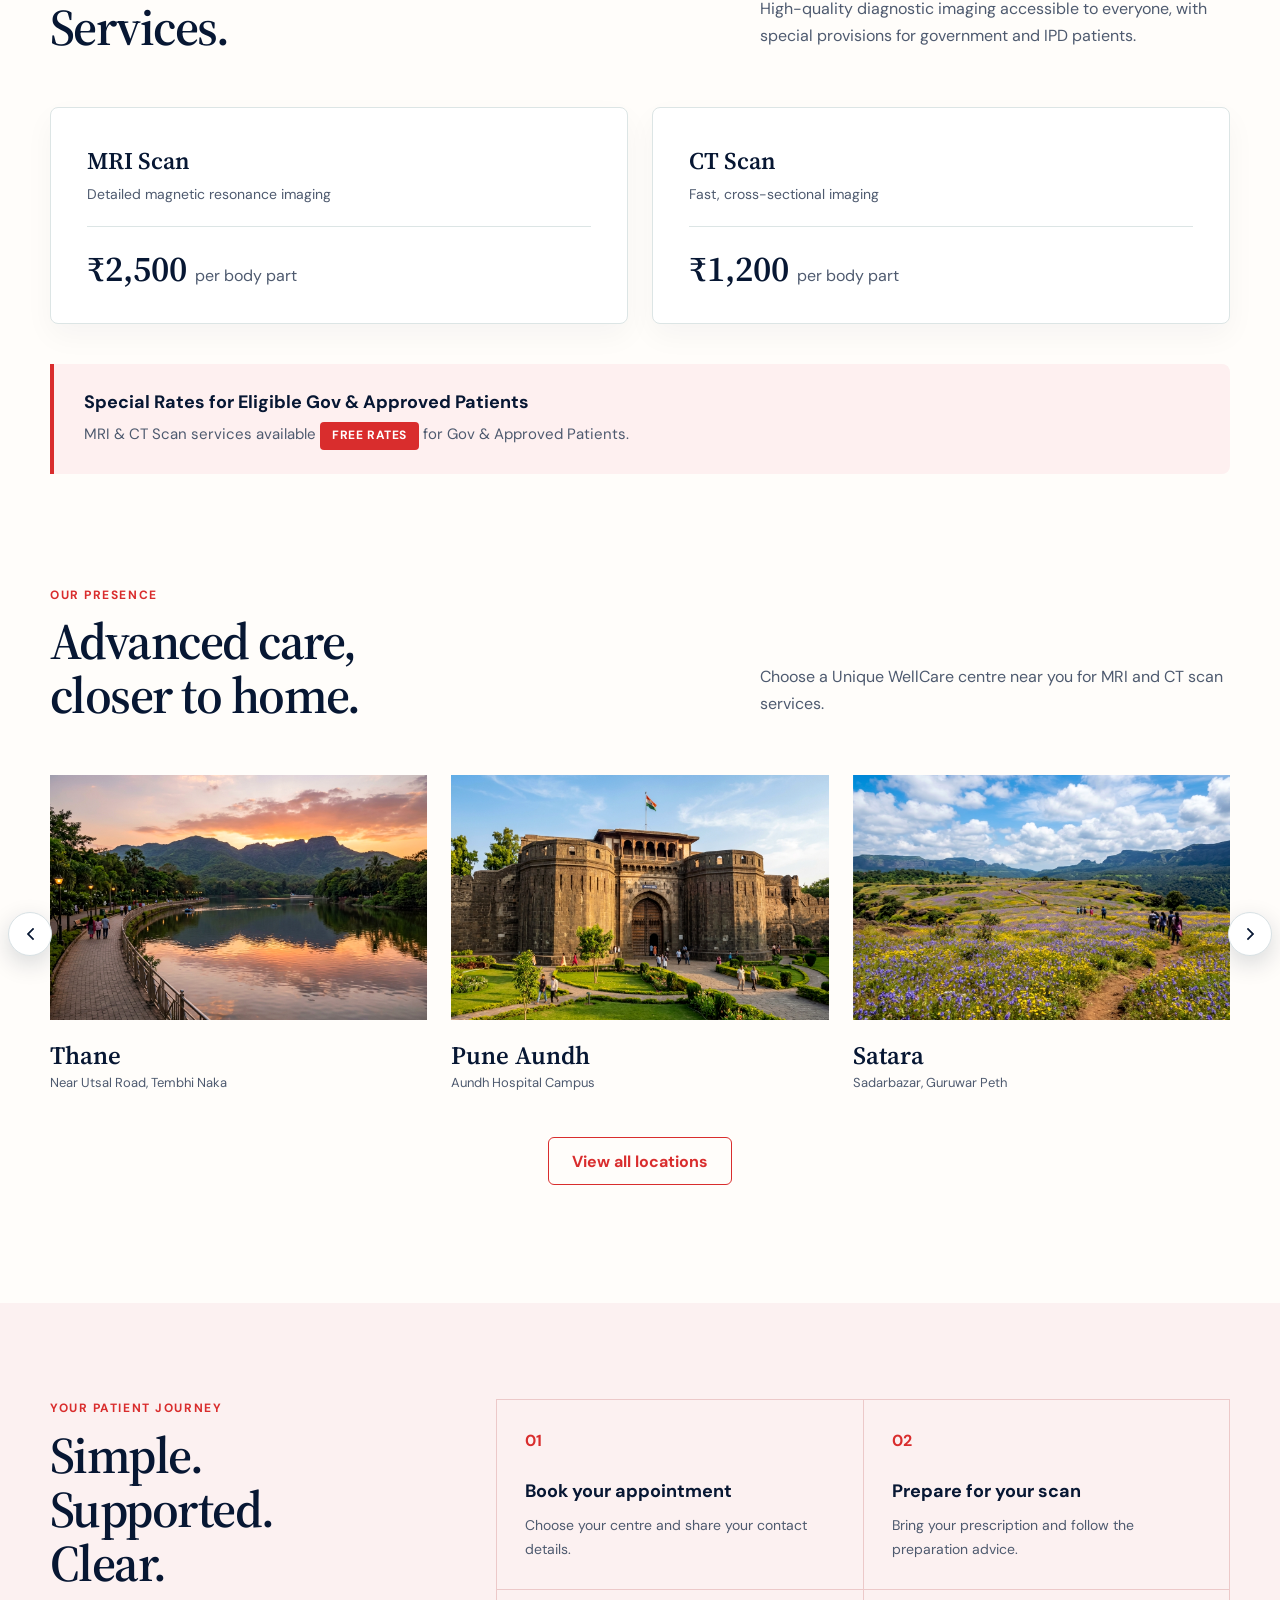
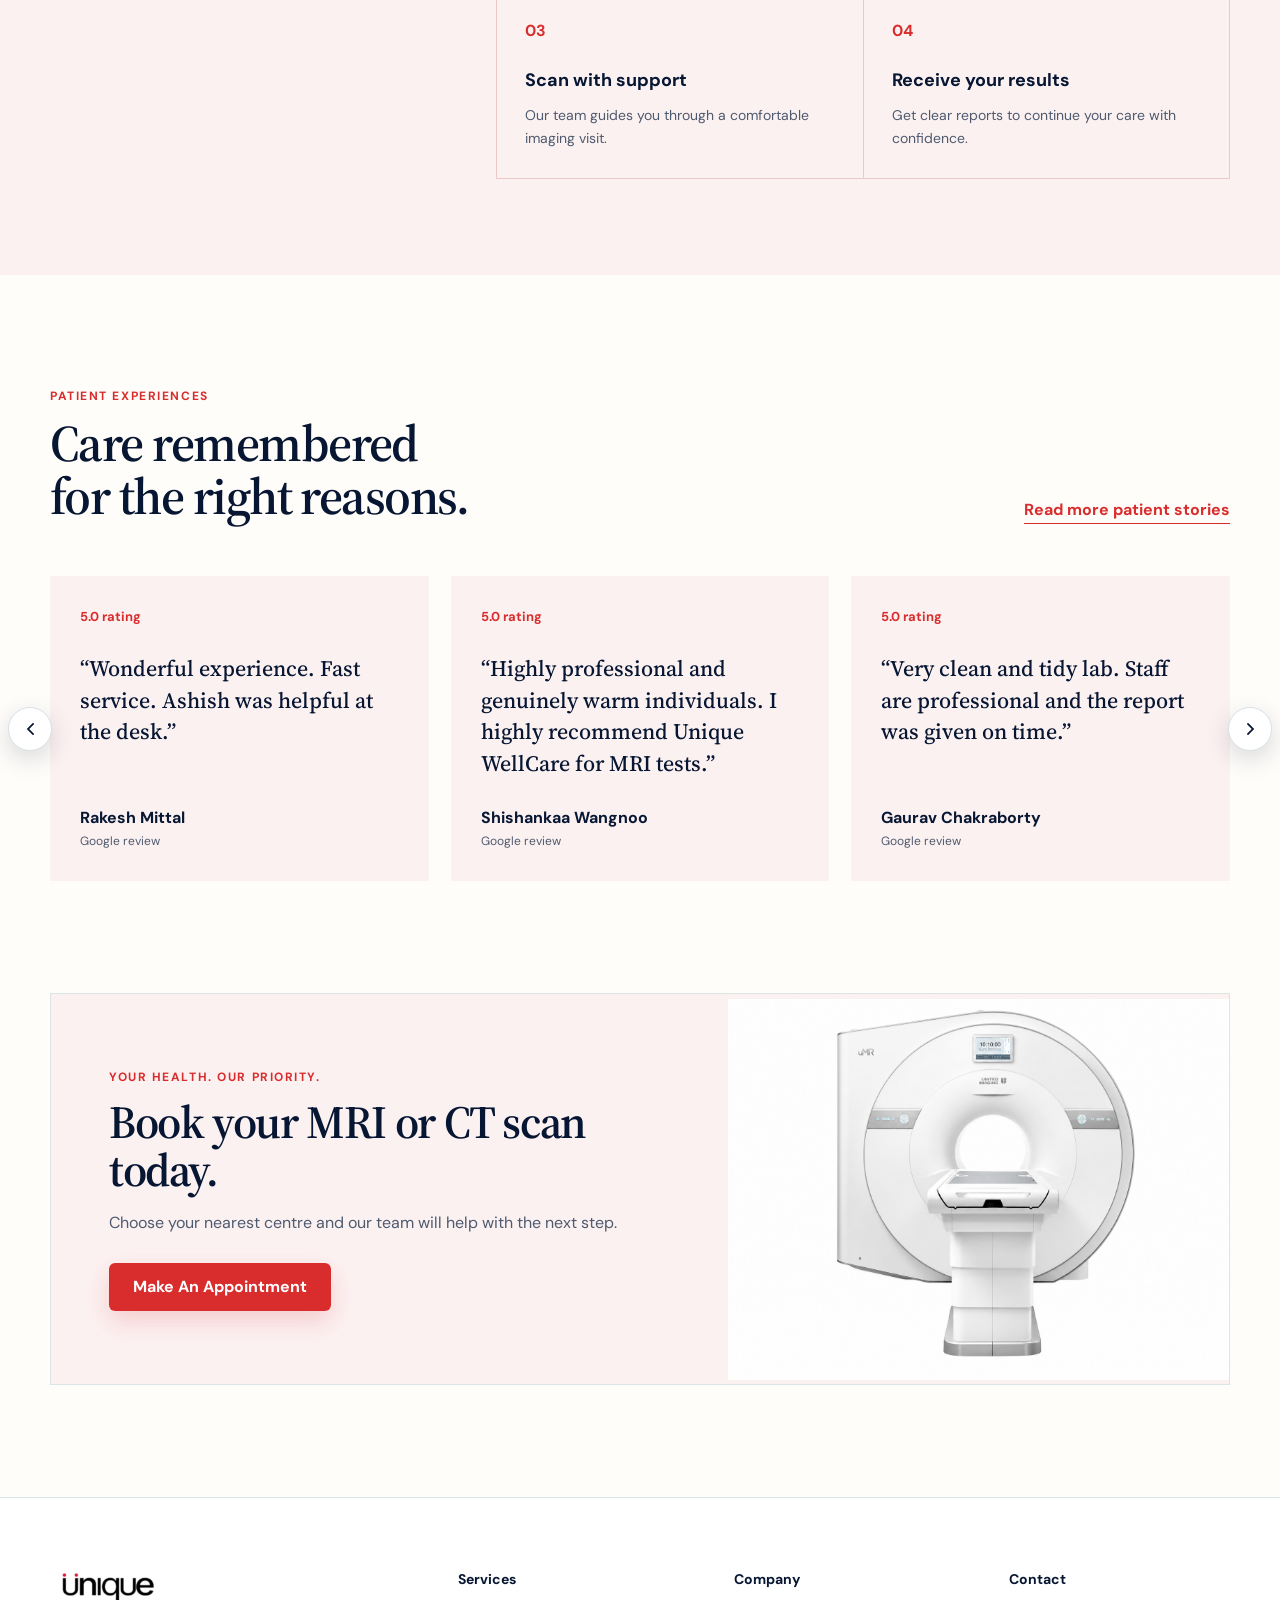
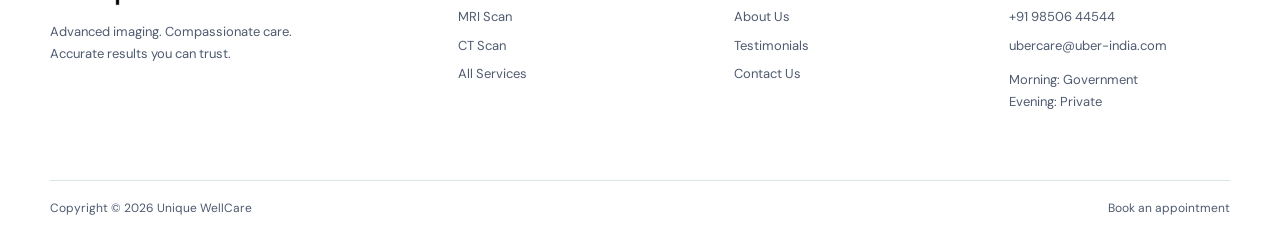
==== commit 41639f5c: "initial commit" ====
--- a/index.html
+++ b/index.html
@@ -9,9 +9,9 @@
   <link rel="preconnect" href="https://fonts.googleapis.com">
   <link rel="preconnect" href="https://fonts.gstatic.com" crossorigin>
   <link href="https://fonts.googleapis.com/css2?family=DM+Sans:wght@400;500;600;700&family=Source+Serif+4:wght@500;600&display=swap" rel="stylesheet">
-  <link rel="stylesheet" href="styles.css?v=6.0">
-  <link rel="stylesheet" href="animations.css?v=6.0">
-  <link rel="stylesheet" href="reviews.css?v=6.0">
+  <link rel="stylesheet" href="styles.css?v=7.0">
+  <link rel="stylesheet" href="animations.css?v=7.0">
+  <link rel="stylesheet" href="reviews.css?v=7.0">
 </head>
 <body>
   <a class="skip-link" href="#content">Skip to content</a>  
@@ -50,7 +50,7 @@
         <div class="hero-actions"><a class="button" href="book-an-appointment/">Make An Appointment</a><a class="text-link" href="services/">Explore our services</a></div>
         <dl class="hero-trust"><div><dt>5</dt><dd>Centres</dd></div><div><dt>Digital</dt><dd>Wide-Bore MRI</dd></div><div><dt>Multi-Slice</dt><dd>CT scan</dd></div></dl>
       </div>
-      <div class="home-hero-media"><img src="assets/hero-scanner.jpg" alt="Advanced MRI scanner at Unique WellCare"></div>
+      <div class="home-hero-media"><img src="assets/supria.png" alt="Advanced MRI scanner at Unique WellCare"></div>
     </section>
 
     <section class="service-schedule" aria-labelledby="schedule-heading">
@@ -102,7 +102,7 @@
       <div class="special-rates-banner">
         <div>
           <h3>Special Rates for Eligible Gov &amp; Approved Patients</h3>
-          <p>MRI &amp; CT Scan services available <span class="free-badge">FREE Rates</span> for Gov &amp; Hospital Indoor Patients Approved by Authority.</p>
+          <p>MRI &amp; CT Scan services available <span class="free-badge">FREE Rates</span> for Gov &amp; Approved Patients.</p>
         </div>
       </div>
     </section>
@@ -148,6 +148,6 @@
 
   <footer class="site-footer"><div class="footer-grid"><div><img src="assets/logo.webp" alt="Unique WellCare"><p>Advanced imaging. Compassionate care. Accurate results you can trust.</p></div><div><h2>Services</h2><a href="mri-scan/">MRI Scan</a><a href="ct-scan/">CT Scan</a><a href="services/">All Services</a></div><div><h2>Company</h2><a href="about-us/">About Us</a><a href="testimonial/">Testimonials</a><a href="contact-us/">Contact Us</a></div><div><h2>Contact</h2><a href="tel:+919850644544">+91 98506 44544</a><a href="mailto:ubercare@uber-india.com">ubercare@uber-india.com</a><p>Morning: Government<br>Evening: Private</p></div></div><div class="footer-bottom"><span>Copyright © <span id="year">2026</span> Unique WellCare</span><a href="book-an-appointment/">Book an appointment</a></div></footer>
   <a class="whatsapp" href="https://wa.me/919850644544" aria-label="Chat with Unique WellCare on WhatsApp"><img src="assets/whatapp%20icon.png" alt=""></a>
-  <script src="script.js?v=6.0"></script>
+  <script src="script.js?v=7.0"></script>
 </body>
 </html>
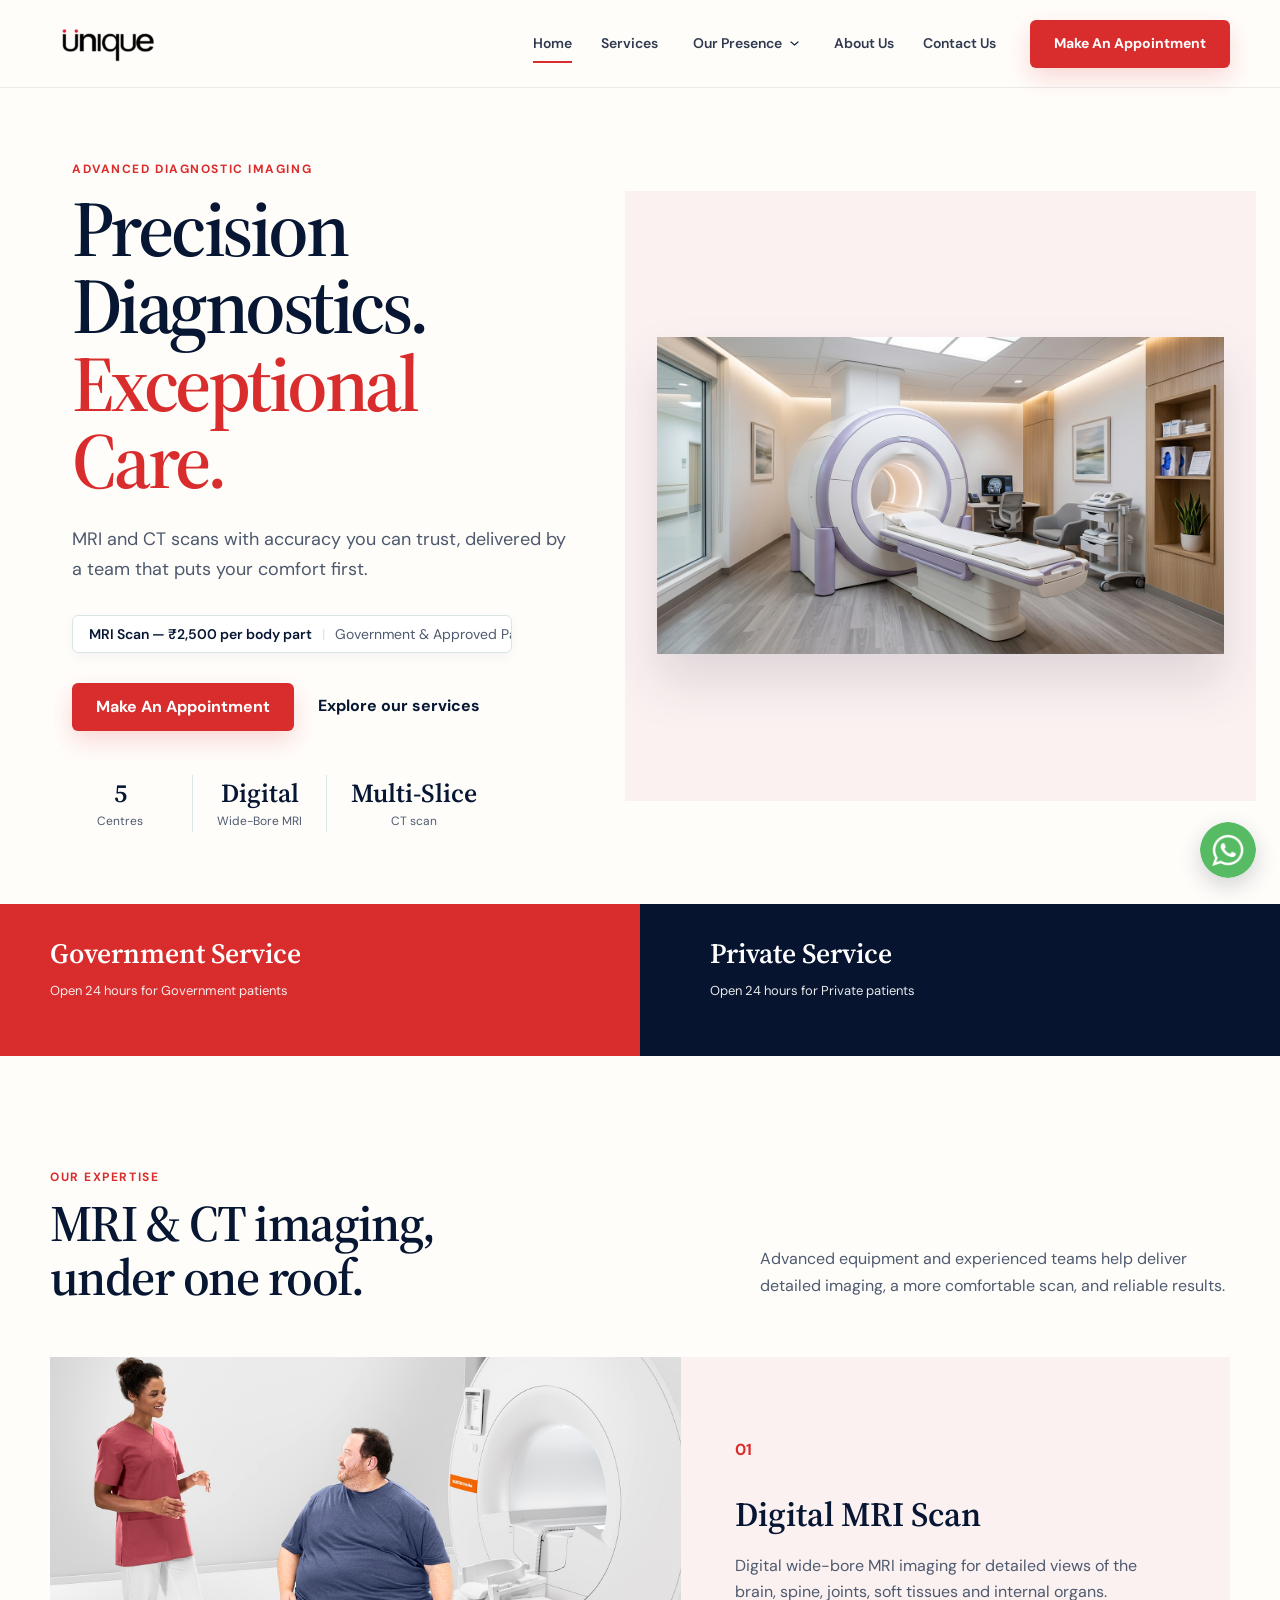
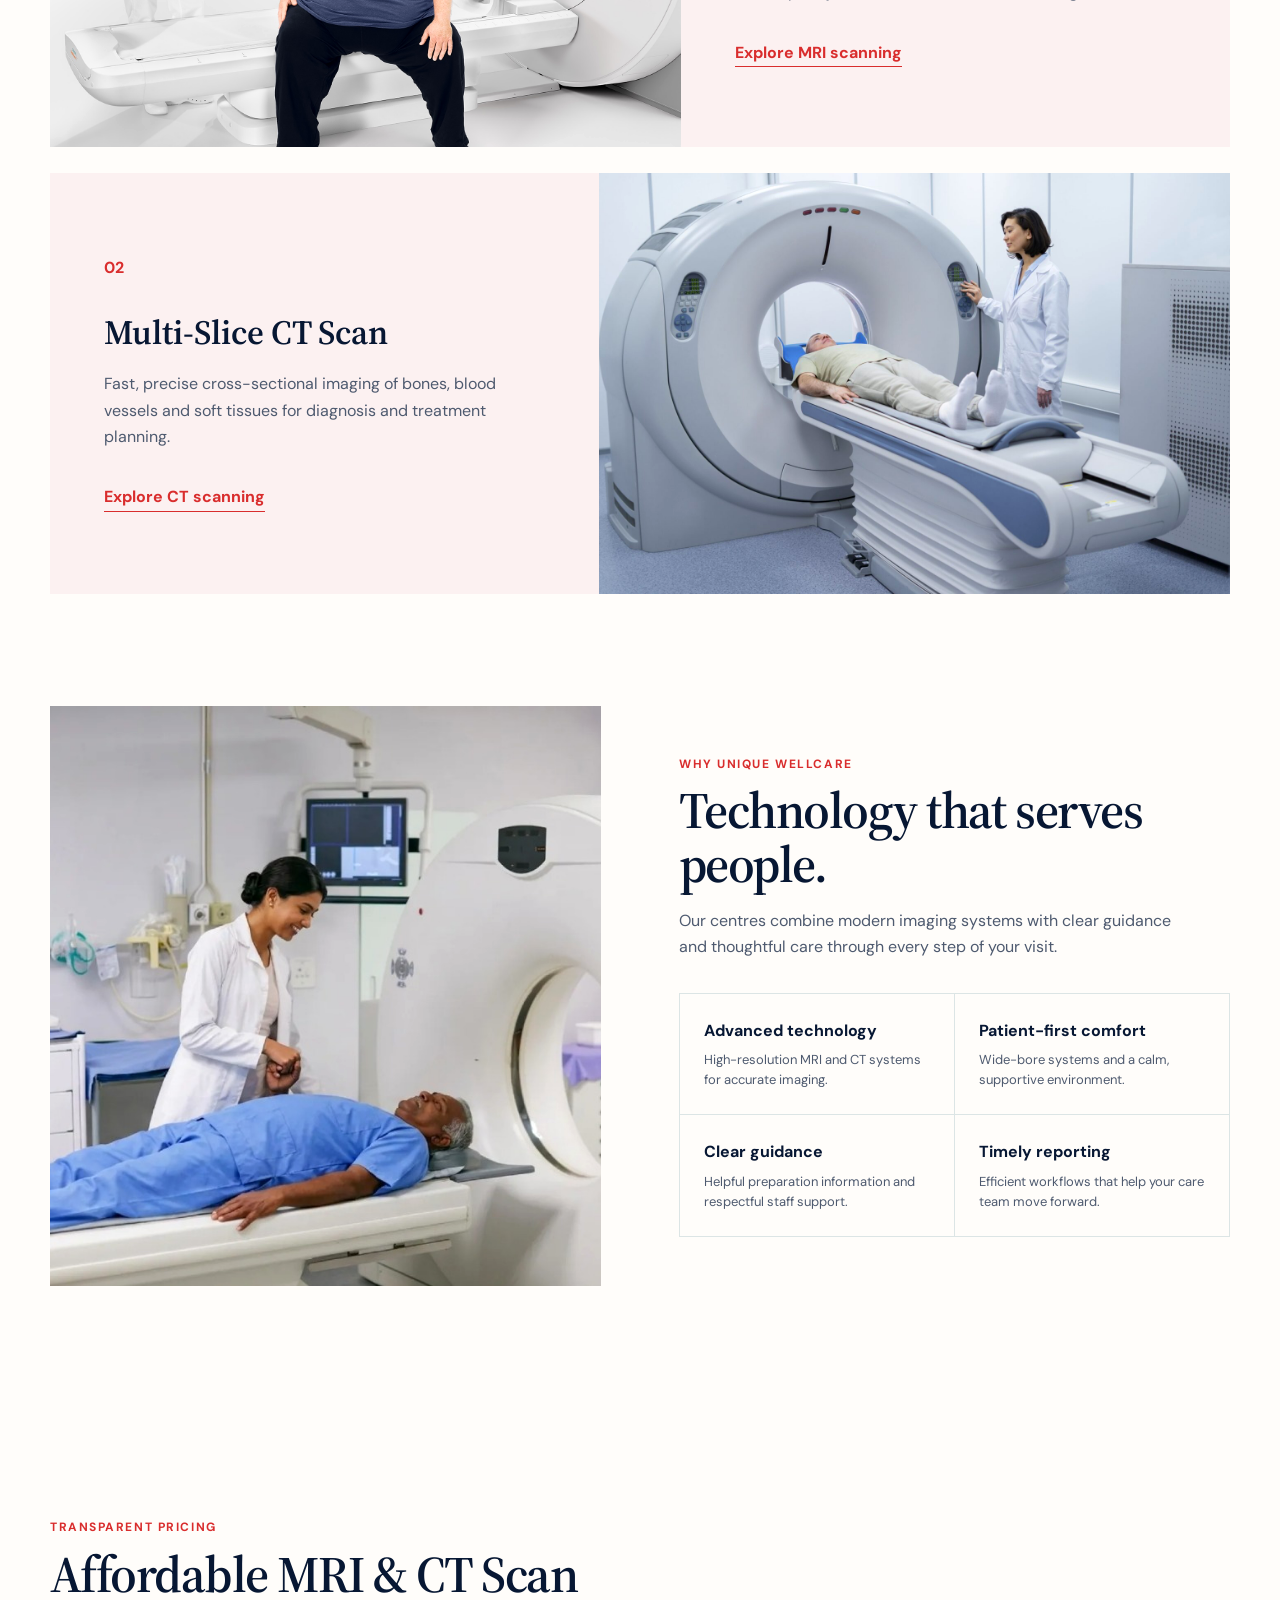
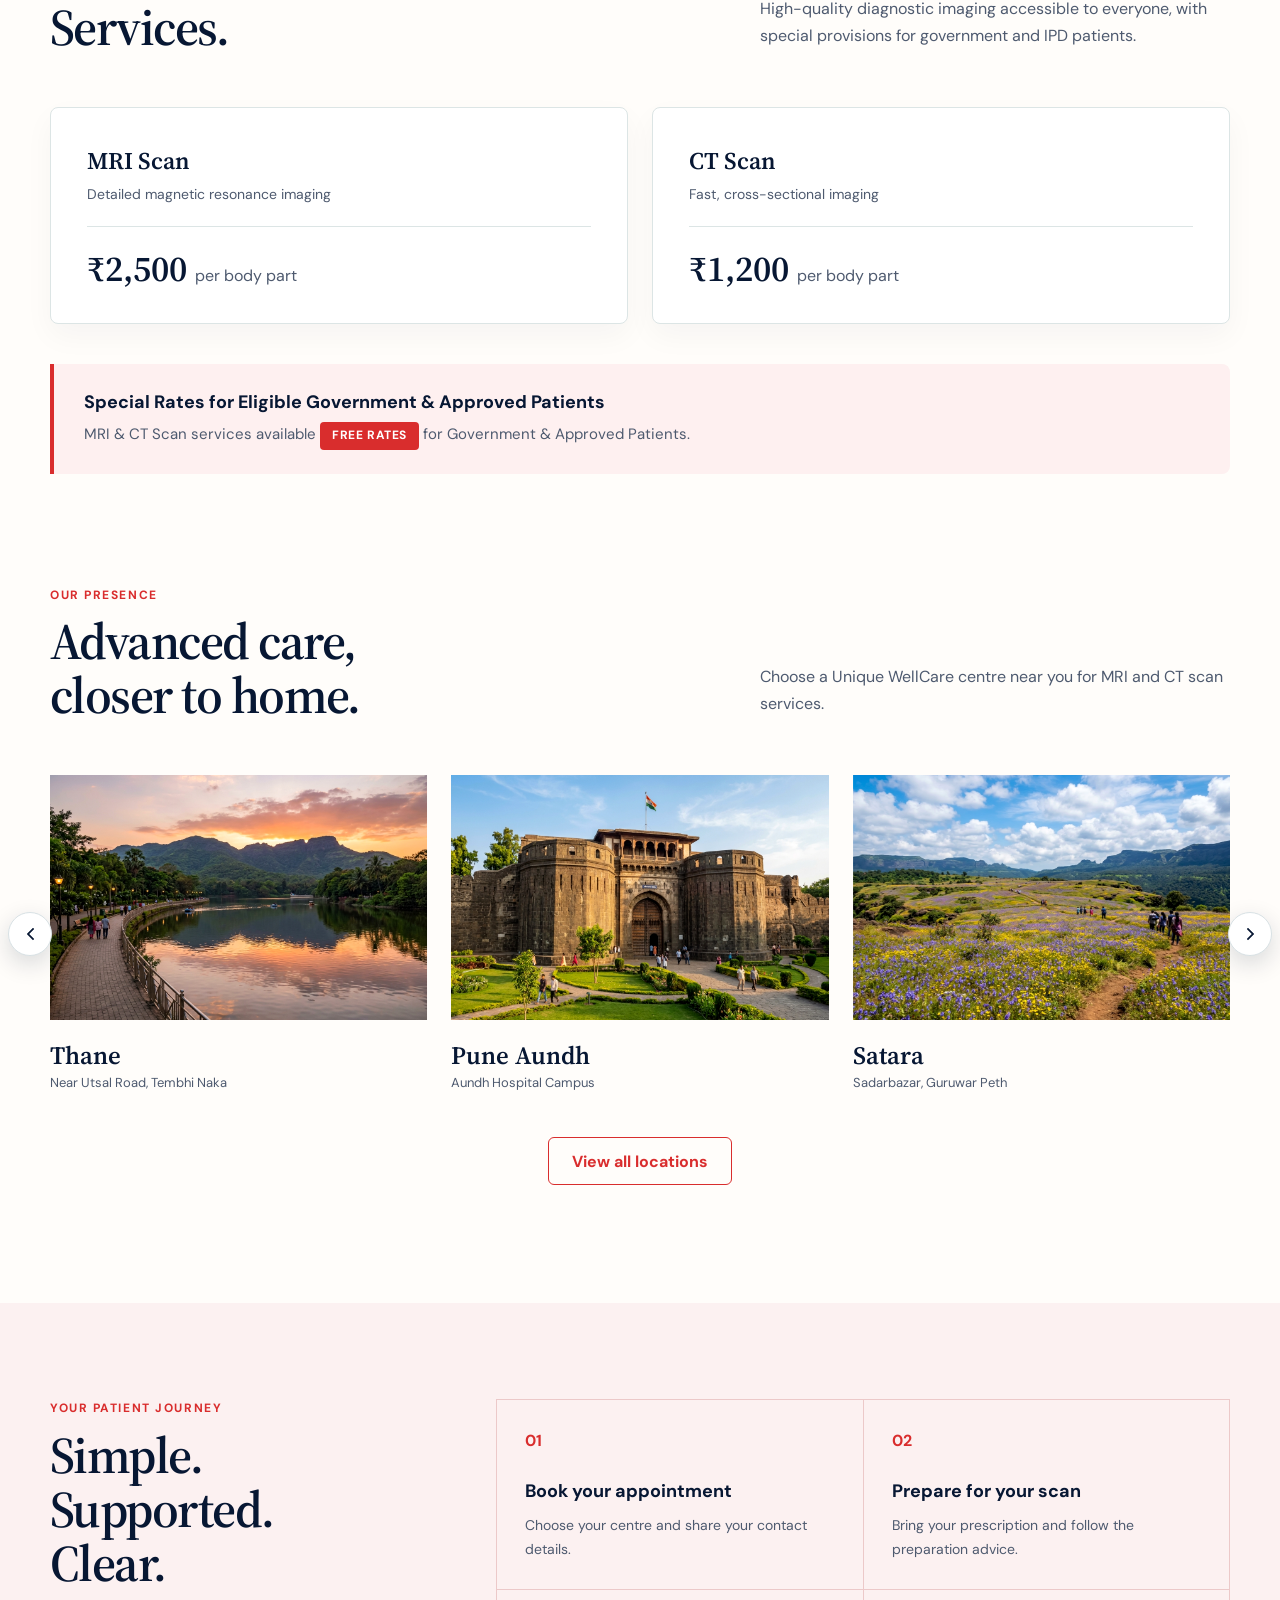
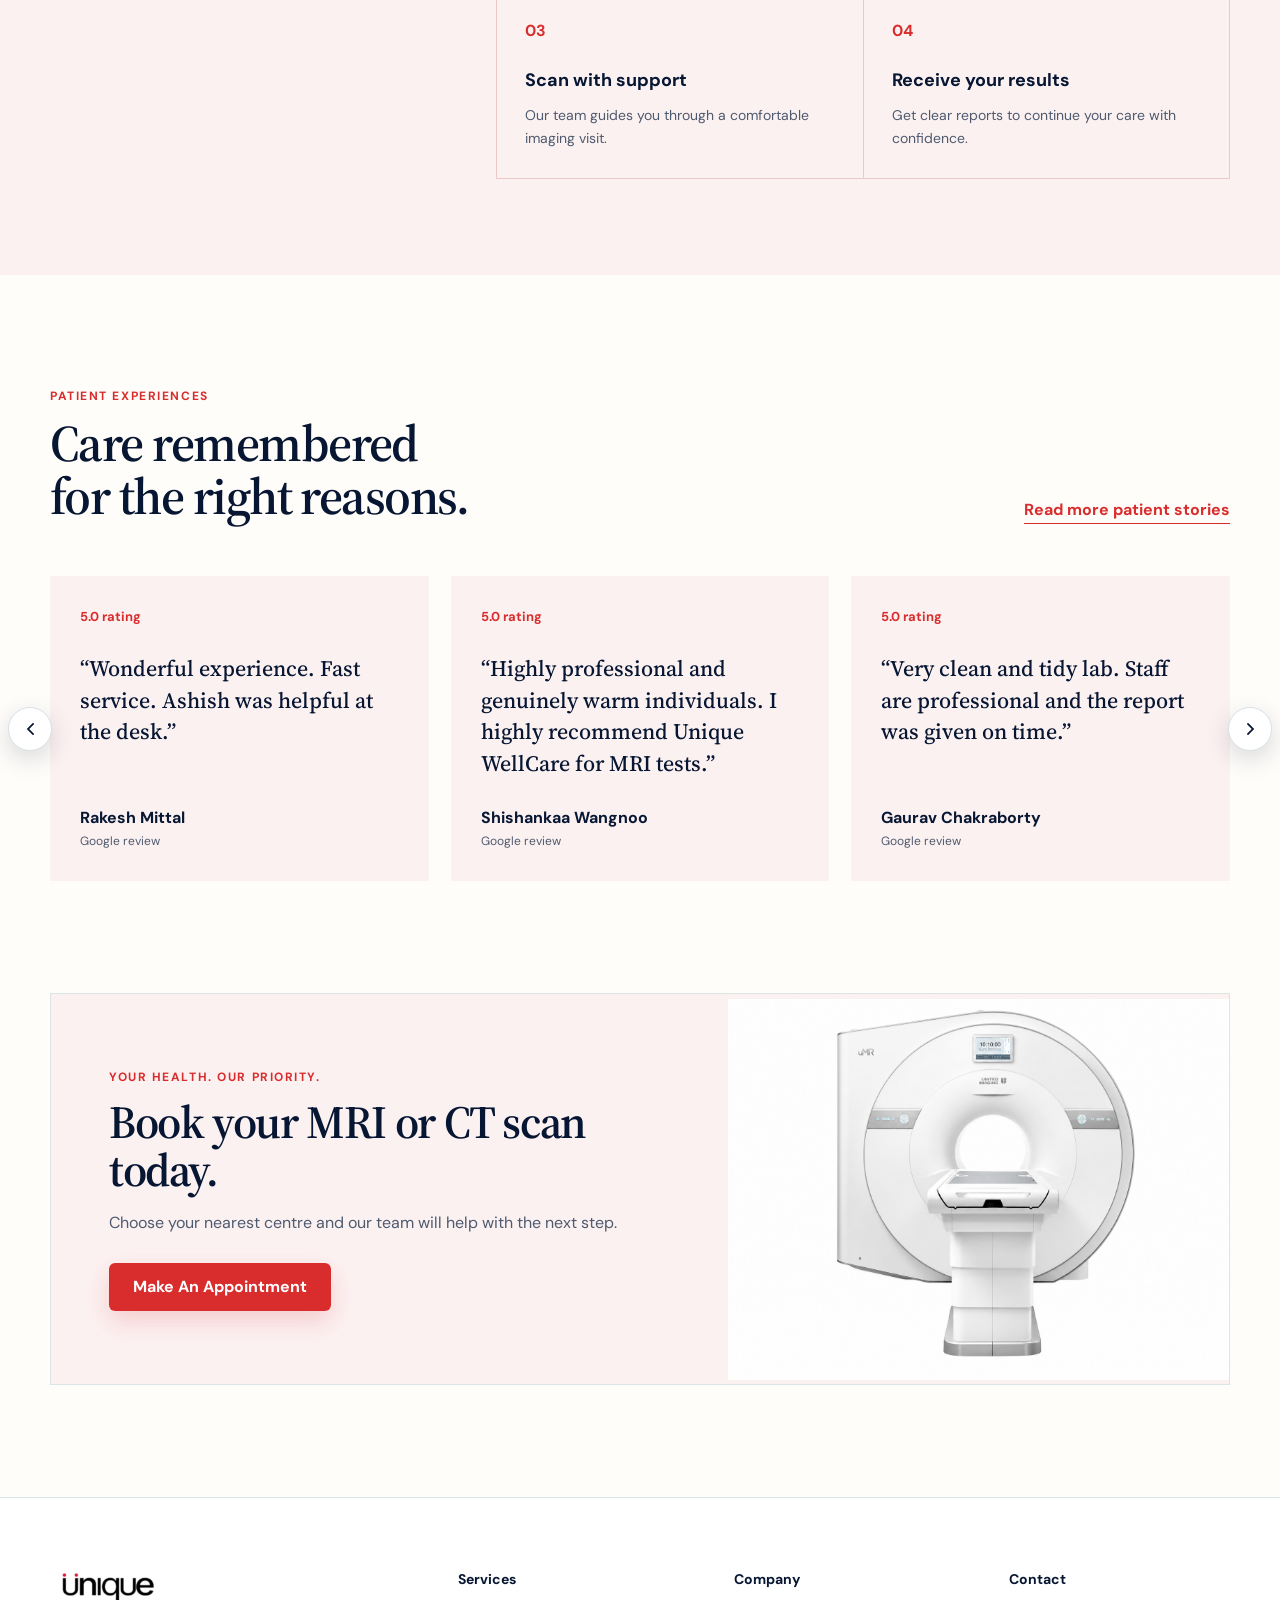
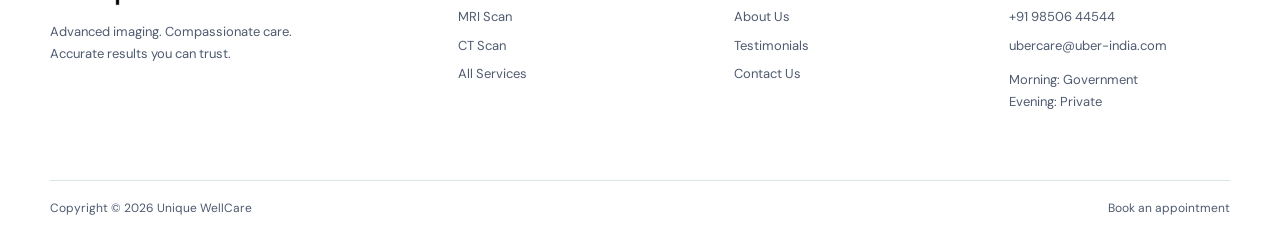
==== commit 71ec10af: "initial commit" ====
--- a/index.html
+++ b/index.html
@@ -9,9 +9,9 @@
   <link rel="preconnect" href="https://fonts.googleapis.com">
   <link rel="preconnect" href="https://fonts.gstatic.com" crossorigin>
   <link href="https://fonts.googleapis.com/css2?family=DM+Sans:wght@400;500;600;700&family=Source+Serif+4:wght@500;600&display=swap" rel="stylesheet">
-  <link rel="stylesheet" href="styles.css?v=7.0">
-  <link rel="stylesheet" href="animations.css?v=7.0">
-  <link rel="stylesheet" href="reviews.css?v=7.0">
+  <link rel="stylesheet" href="styles.css?v=8.0">
+  <link rel="stylesheet" href="animations.css?v=8.0">
+  <link rel="stylesheet" href="reviews.css?v=8.0">
 </head>
 <body>
   <a class="skip-link" href="#content">Skip to content</a>  
@@ -42,15 +42,15 @@
         <p class="hero-lead">MRI and CT scans with accuracy you can trust, delivered by a team that puts your comfort first.</p>
         <div class="hero-pricing-slider">
           <div class="slider-track">
-            <div class="slide-msg"><strong>MRI<span class="hide-mobile"> Scan</span> — ₹2,500<span class="hide-mobile"> per body part</span></strong> <span class="divider">|</span> Govt &amp; Approved Patients — <span class="free-text">FREE</span></div>
-            <div class="slide-msg"><strong>CT<span class="hide-mobile"> Scan</span> — ₹1,200<span class="hide-mobile"> per body part</span></strong> <span class="divider">|</span> Govt &amp; Approved Patients — <span class="free-text">FREE</span></div>
-            <div class="slide-msg"><strong>MRI<span class="hide-mobile"> Scan</span> — ₹2,500<span class="hide-mobile"> per body part</span></strong> <span class="divider">|</span> Govt &amp; Approved Patients — <span class="free-text">FREE</span></div>
+            <div class="slide-msg"><strong>MRI<span class="hide-mobile"> Scan</span> — ₹2,500<span class="hide-mobile"> per body part</span></strong> <span class="divider">|</span> Government &amp; Approved Patients — <span class="free-text">FREE</span></div>
+            <div class="slide-msg"><strong>CT<span class="hide-mobile"> Scan</span> — ₹1,200<span class="hide-mobile"> per body part</span></strong> <span class="divider">|</span> Government &amp; Approved Patients — <span class="free-text">FREE</span></div>
+            <div class="slide-msg"><strong>MRI<span class="hide-mobile"> Scan</span> — ₹2,500<span class="hide-mobile"> per body part</span></strong> <span class="divider">|</span> Government &amp; Approved Patients — <span class="free-text">FREE</span></div>
           </div>
         </div>
         <div class="hero-actions"><a class="button" href="book-an-appointment/">Make An Appointment</a><a class="text-link" href="services/">Explore our services</a></div>
         <dl class="hero-trust"><div><dt>5</dt><dd>Centres</dd></div><div><dt>Digital</dt><dd>Wide-Bore MRI</dd></div><div><dt>Multi-Slice</dt><dd>CT scan</dd></div></dl>
       </div>
-      <div class="home-hero-media"><img src="assets/supria.png" alt="Advanced MRI scanner at Unique WellCare"></div>
+      <div class="home-hero-media"><img src="assets/hero-scanner.jpg" alt="Advanced MRI scanner at Unique WellCare"></div>
     </section>
 
     <section class="service-schedule" aria-labelledby="schedule-heading">
@@ -101,8 +101,8 @@
       </div>
       <div class="special-rates-banner">
         <div>
-          <h3>Special Rates for Eligible Gov &amp; Approved Patients</h3>
-          <p>MRI &amp; CT Scan services available <span class="free-badge">FREE Rates</span> for Gov &amp; Approved Patients.</p>
+          <h3>Special Rates for Eligible Government &amp; Approved Patients</h3>
+          <p>MRI &amp; CT Scan services available <span class="free-badge">FREE Rates</span> for Government &amp; Approved Patients.</p>
         </div>
       </div>
     </section>
@@ -148,6 +148,6 @@
 
   <footer class="site-footer"><div class="footer-grid"><div><img src="assets/logo.webp" alt="Unique WellCare"><p>Advanced imaging. Compassionate care. Accurate results you can trust.</p></div><div><h2>Services</h2><a href="mri-scan/">MRI Scan</a><a href="ct-scan/">CT Scan</a><a href="services/">All Services</a></div><div><h2>Company</h2><a href="about-us/">About Us</a><a href="testimonial/">Testimonials</a><a href="contact-us/">Contact Us</a></div><div><h2>Contact</h2><a href="tel:+919850644544">+91 98506 44544</a><a href="mailto:ubercare@uber-india.com">ubercare@uber-india.com</a><p>Morning: Government<br>Evening: Private</p></div></div><div class="footer-bottom"><span>Copyright © <span id="year">2026</span> Unique WellCare</span><a href="book-an-appointment/">Book an appointment</a></div></footer>
   <a class="whatsapp" href="https://wa.me/919850644544" aria-label="Chat with Unique WellCare on WhatsApp"><img src="assets/whatapp%20icon.png" alt=""></a>
-  <script src="script.js?v=7.0"></script>
+  <script src="script.js?v=8.0"></script>
 </body>
 </html>
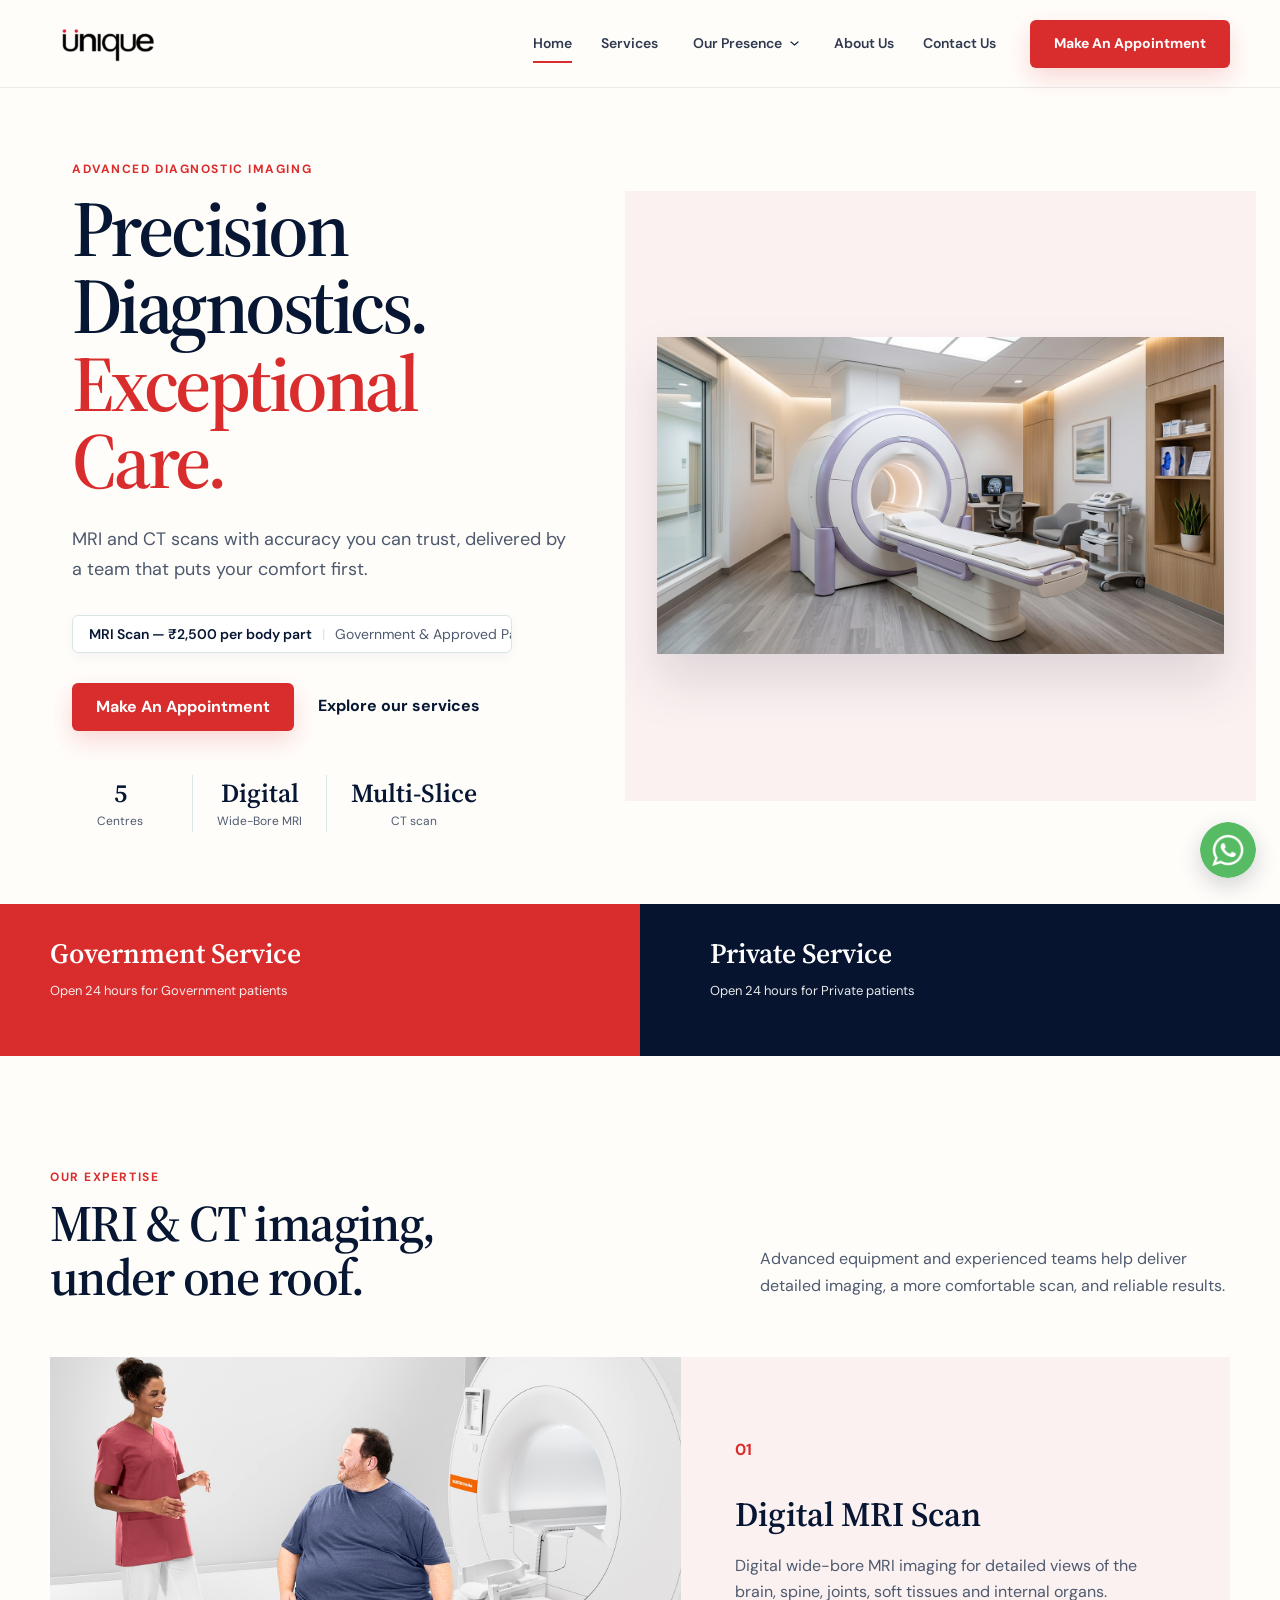
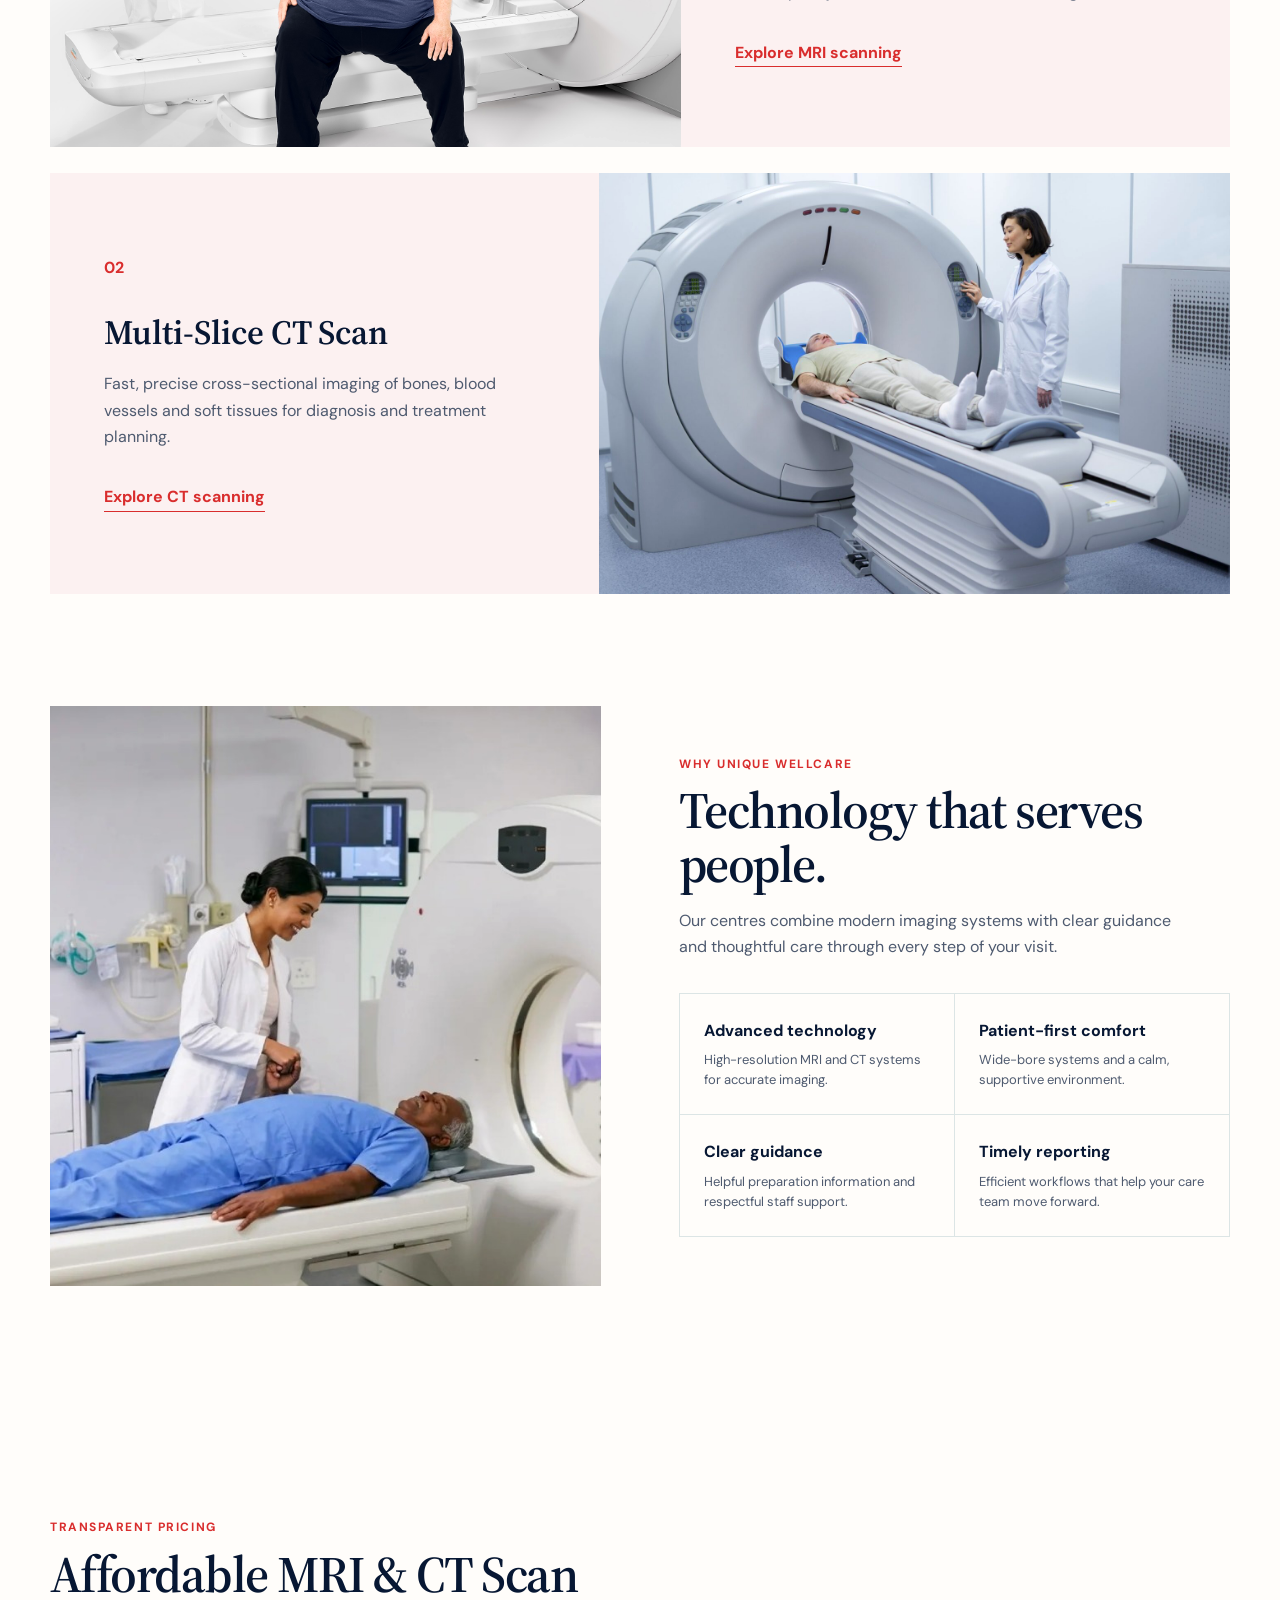
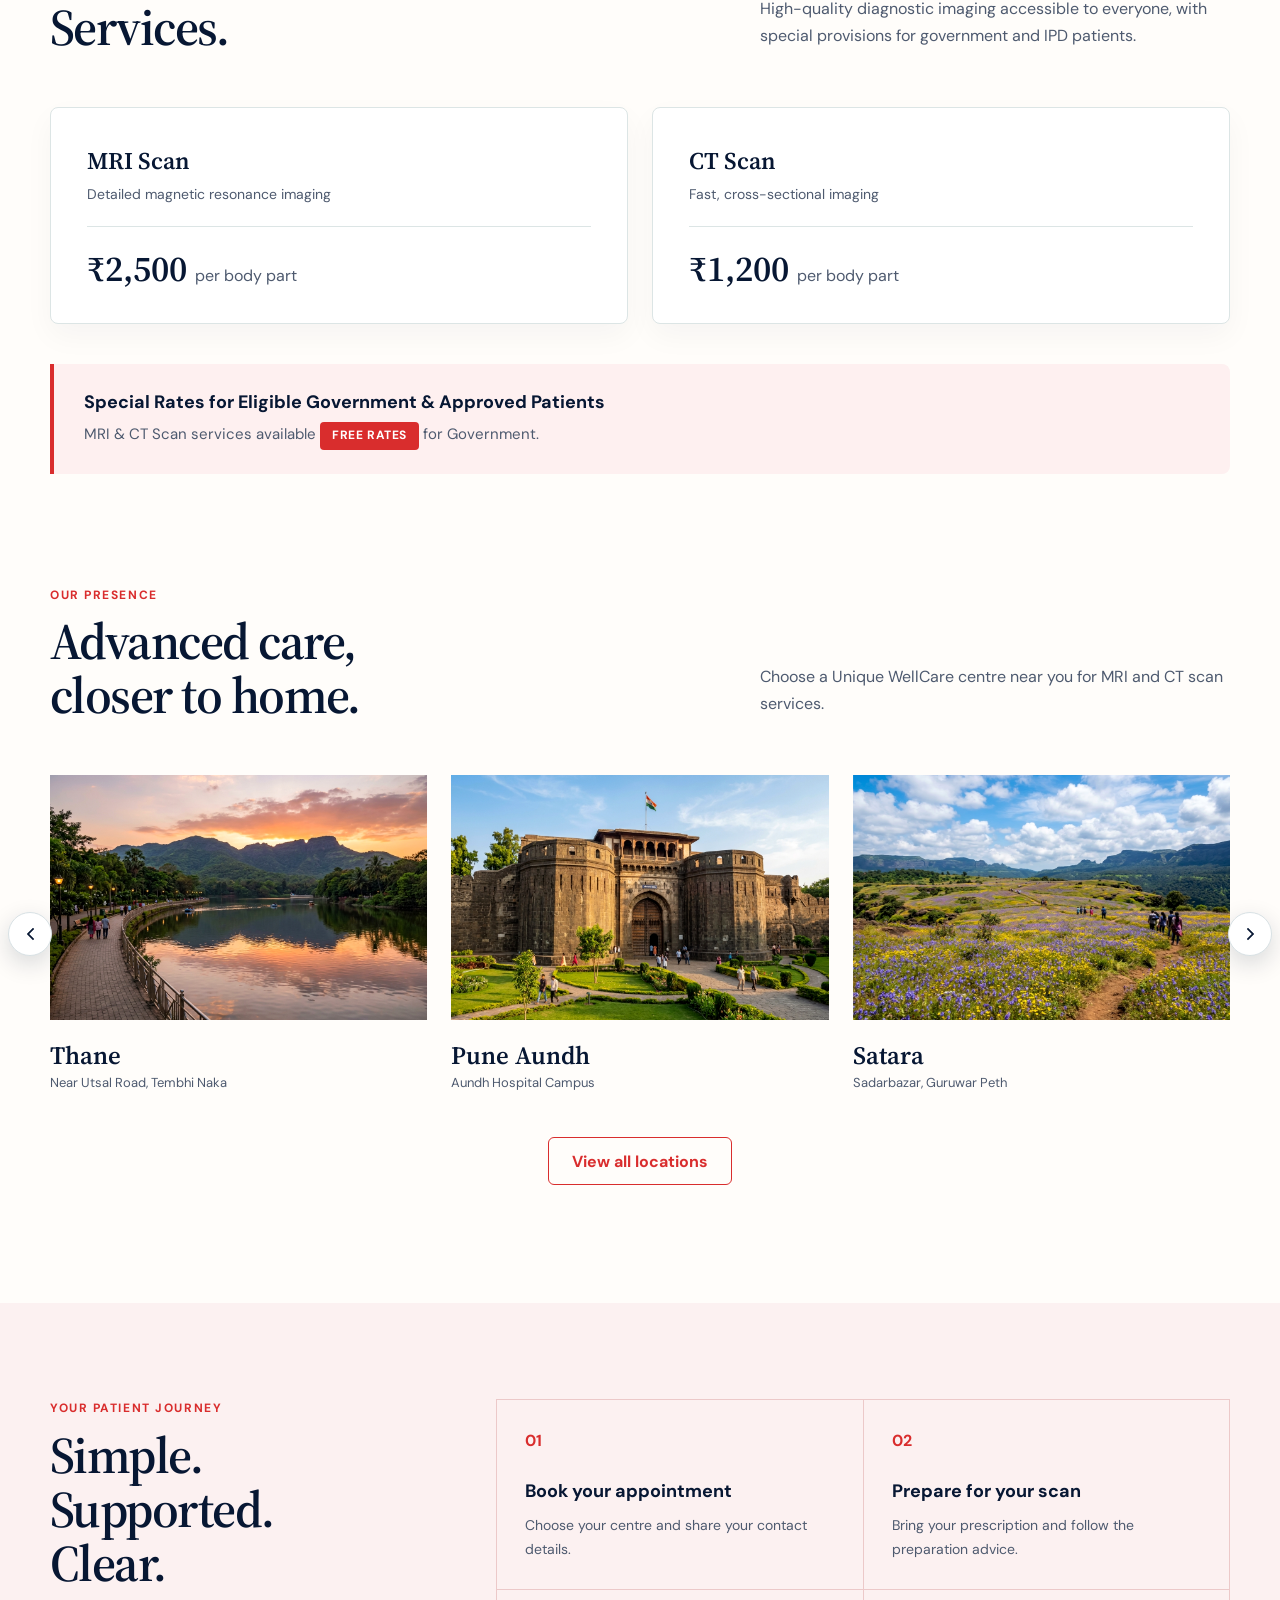
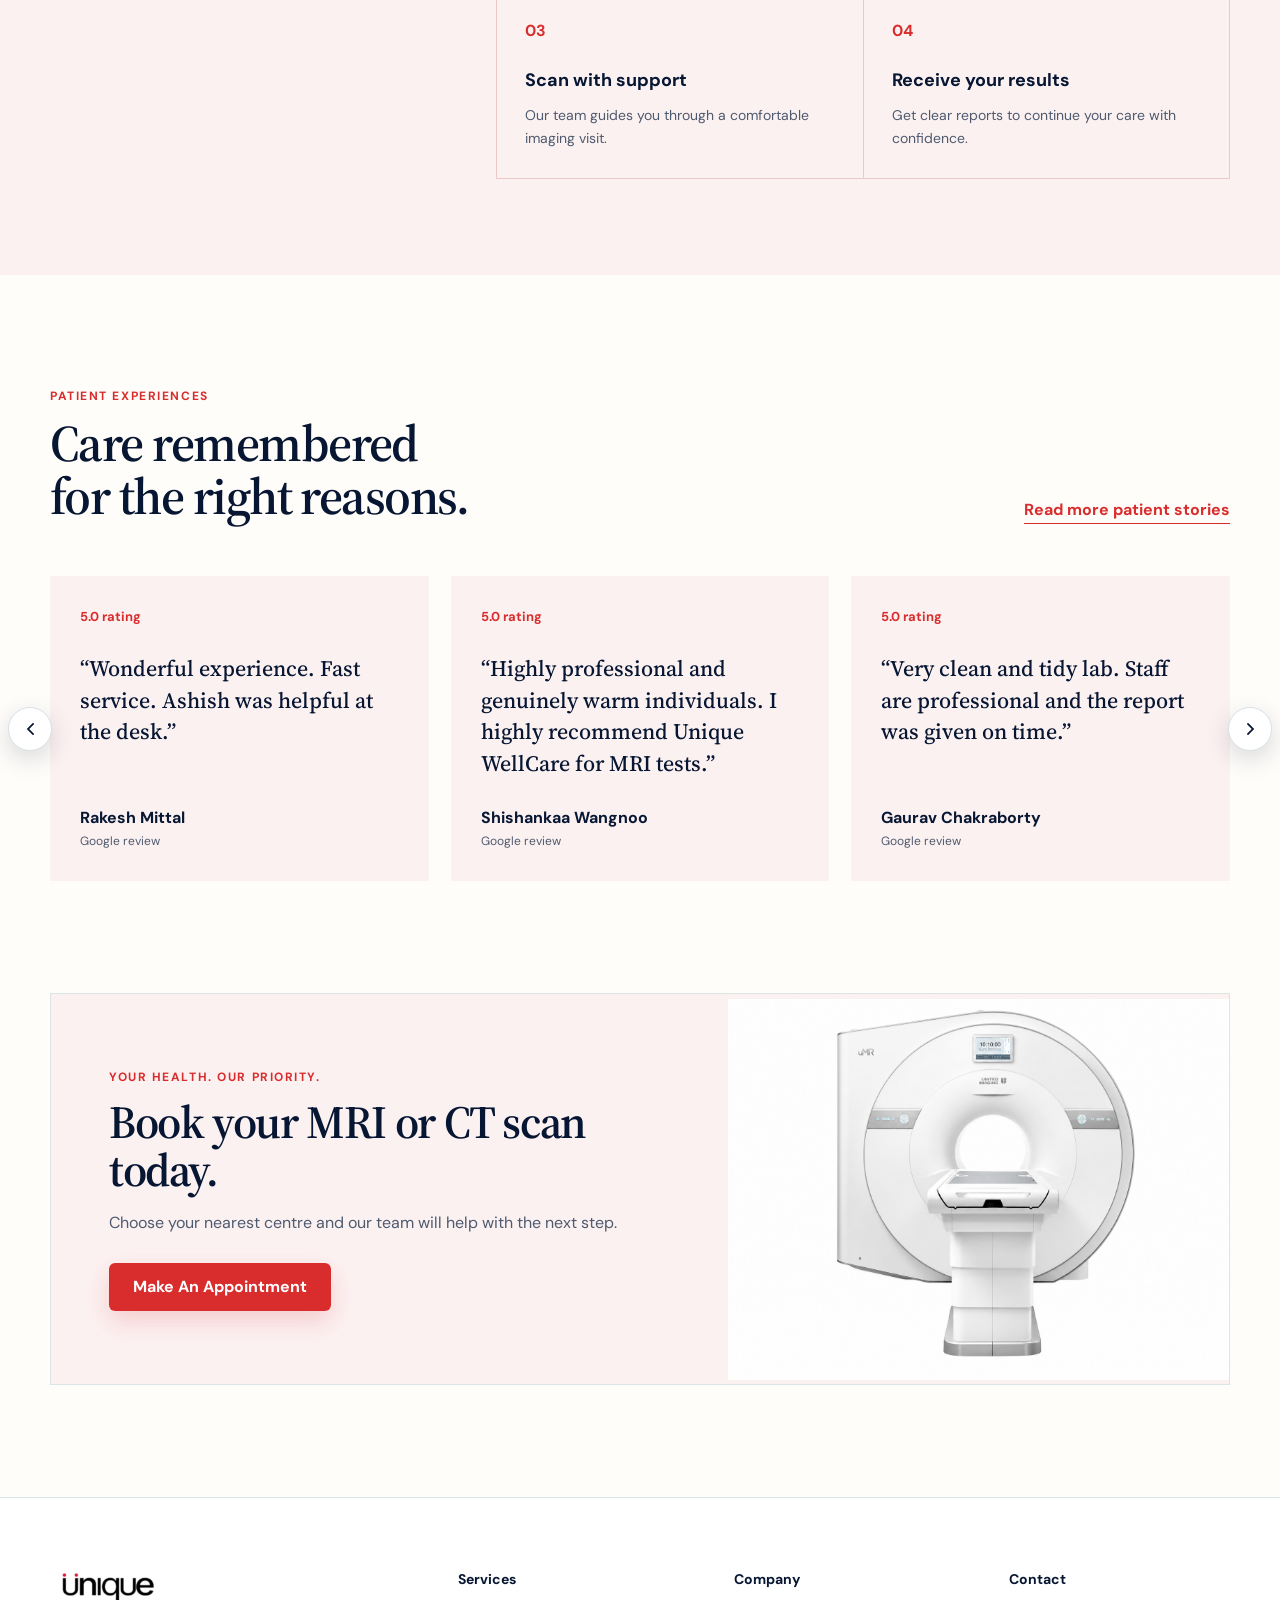
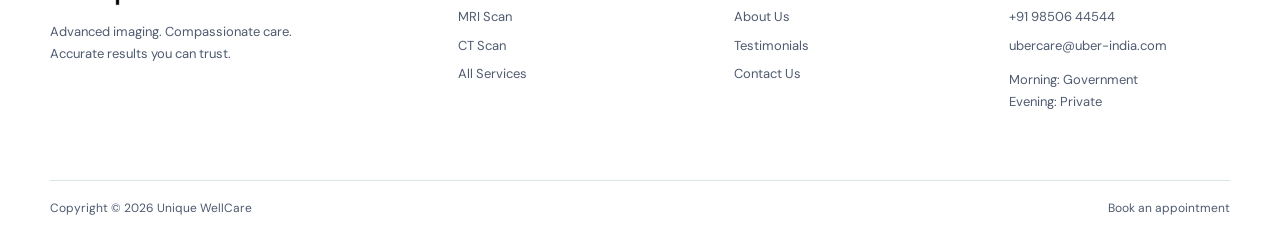
==== commit dbd04256: "initial commit" ====
--- a/index.html
+++ b/index.html
@@ -102,7 +102,7 @@
       <div class="special-rates-banner">
         <div>
           <h3>Special Rates for Eligible Government &amp; Approved Patients</h3>
-          <p>MRI &amp; CT Scan services available <span class="free-badge">FREE Rates</span> for Government &amp; Approved Patients.</p>
+          <p>MRI &amp; CT Scan services available <span class="free-badge">FREE Rates</span> for Government.</p>
         </div>
       </div>
     </section>
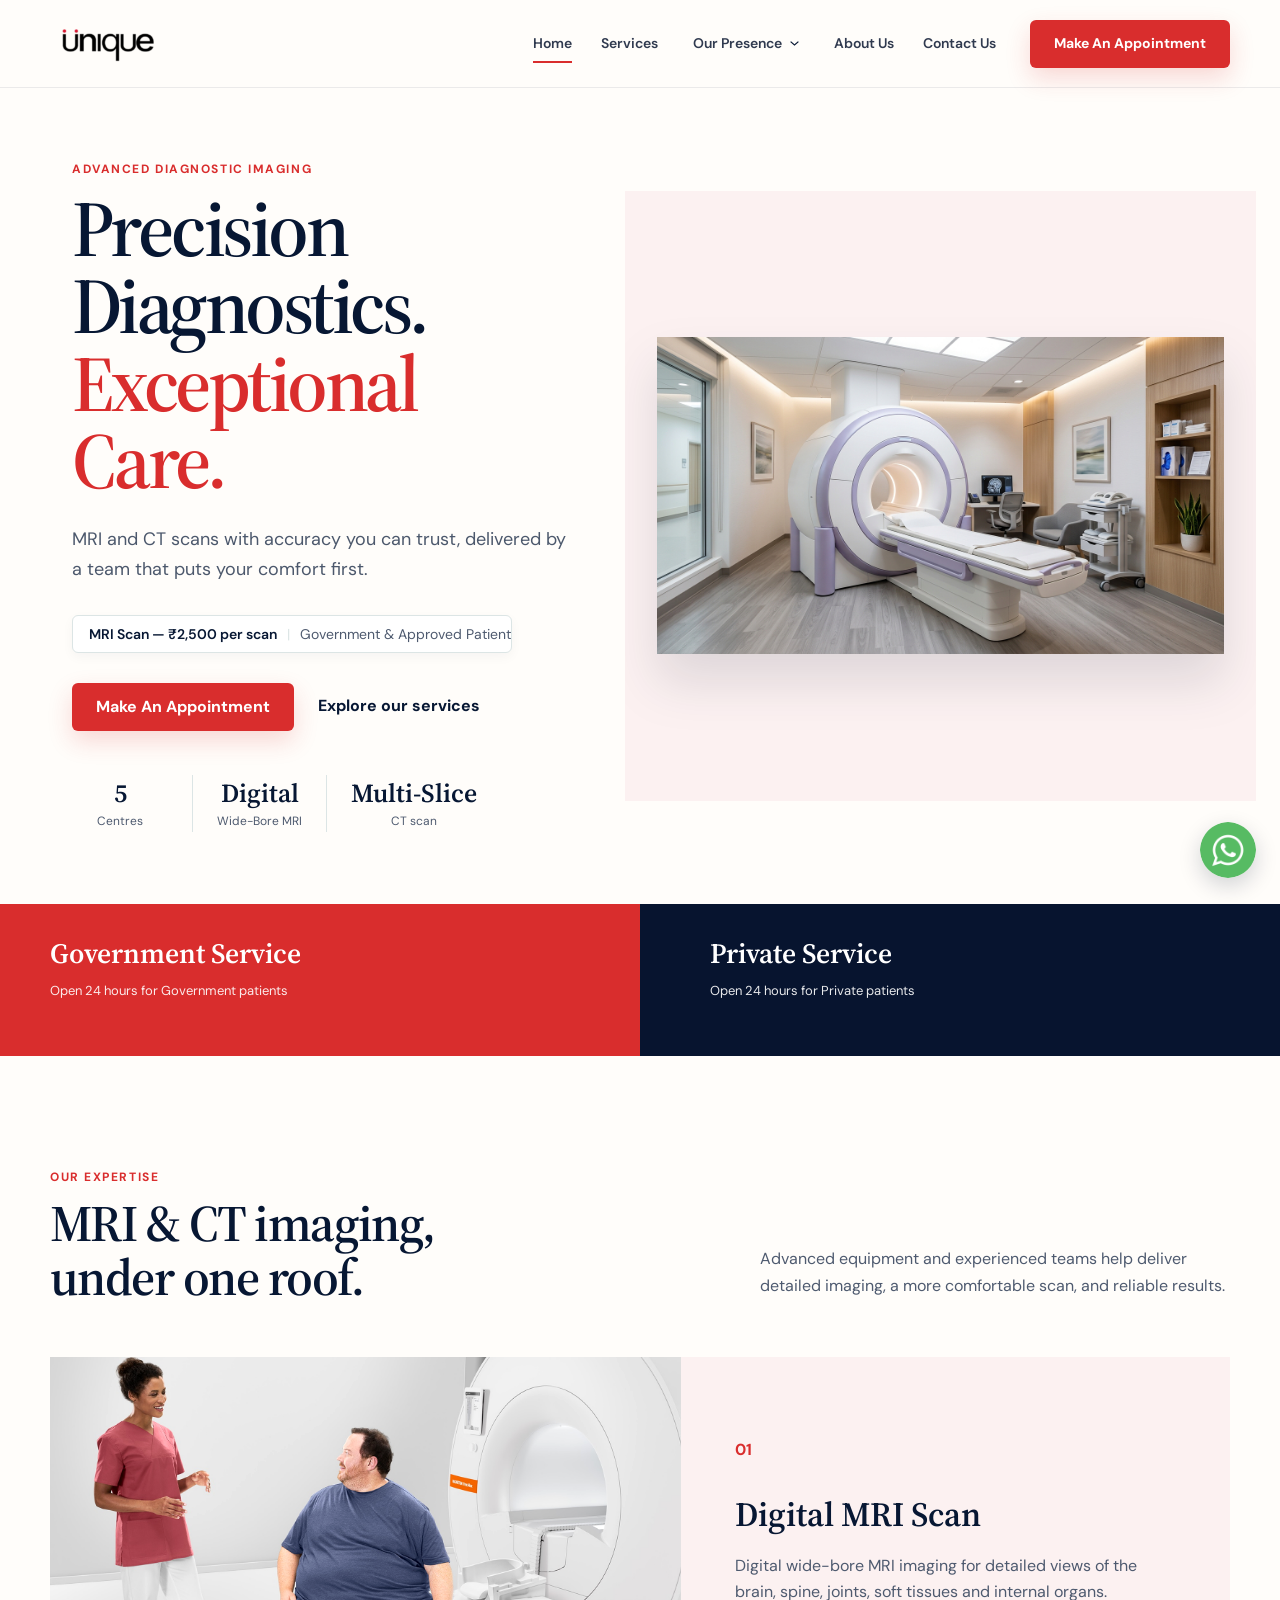
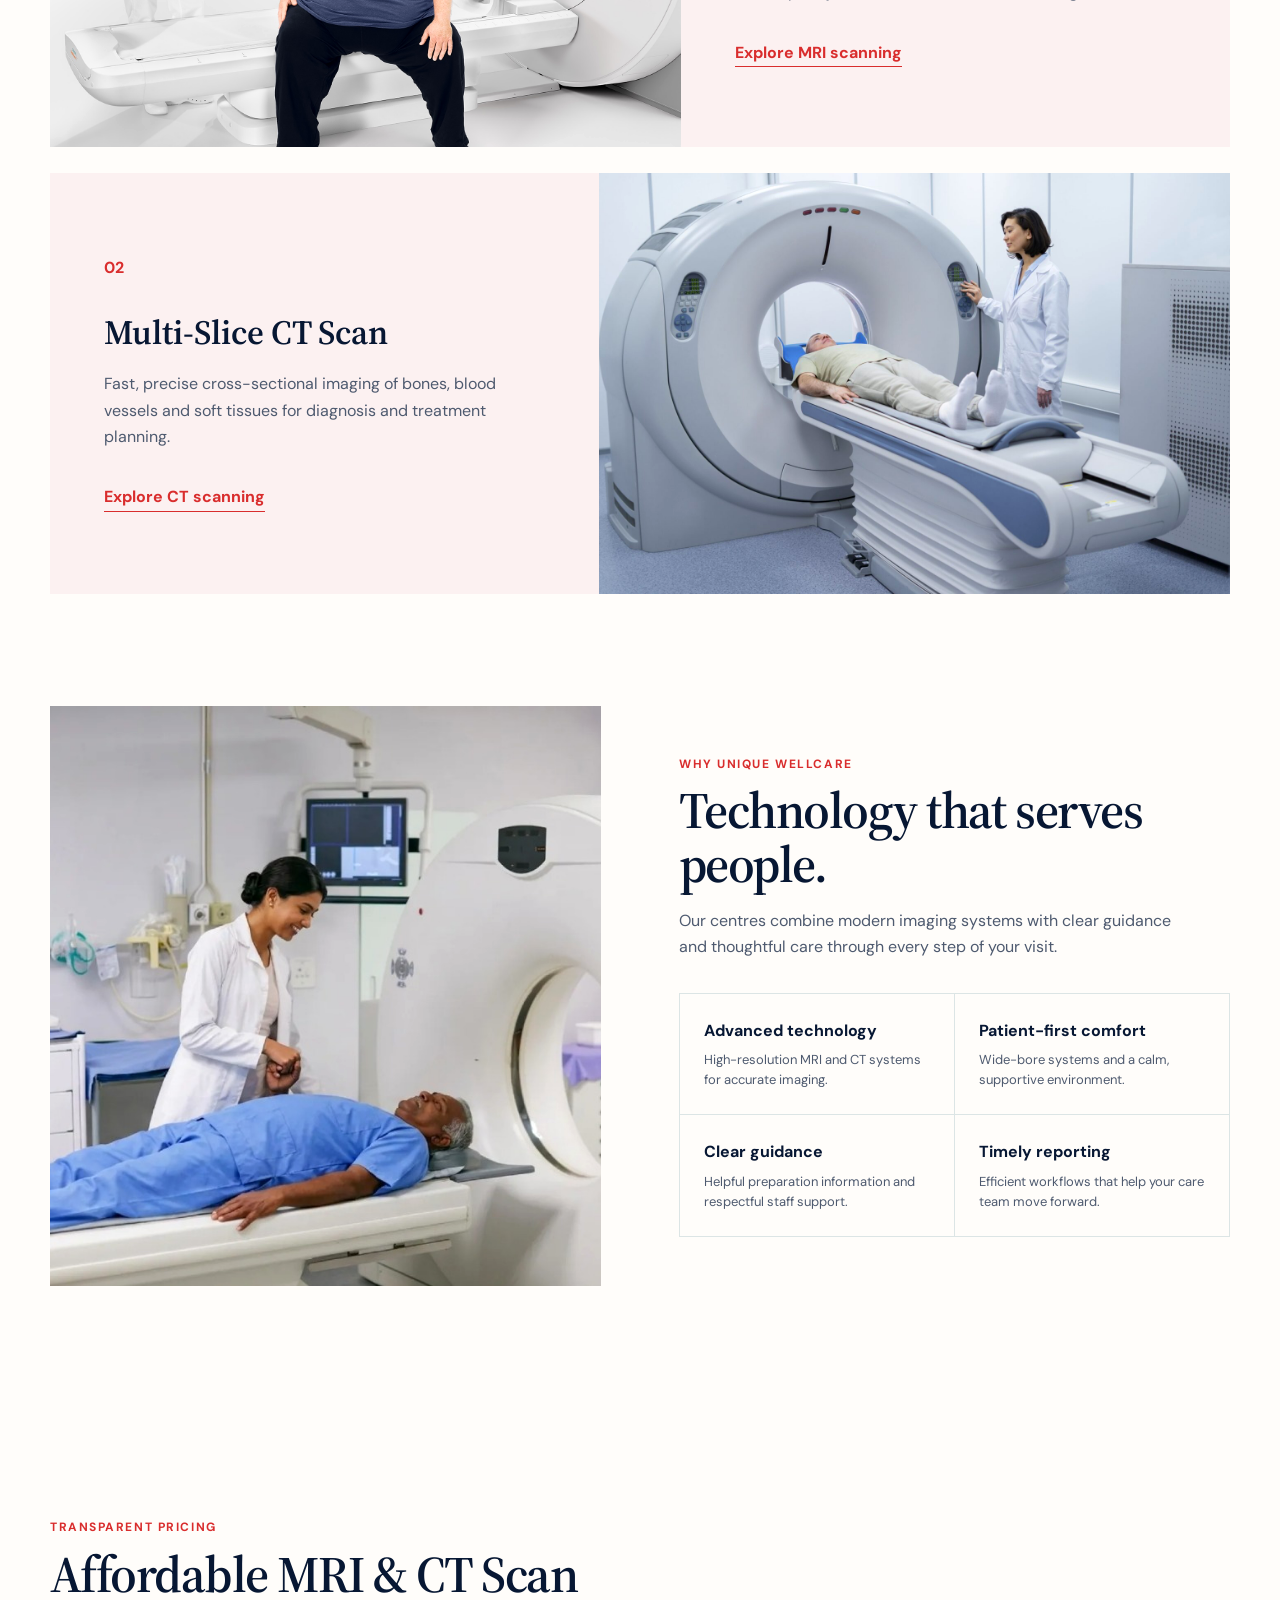
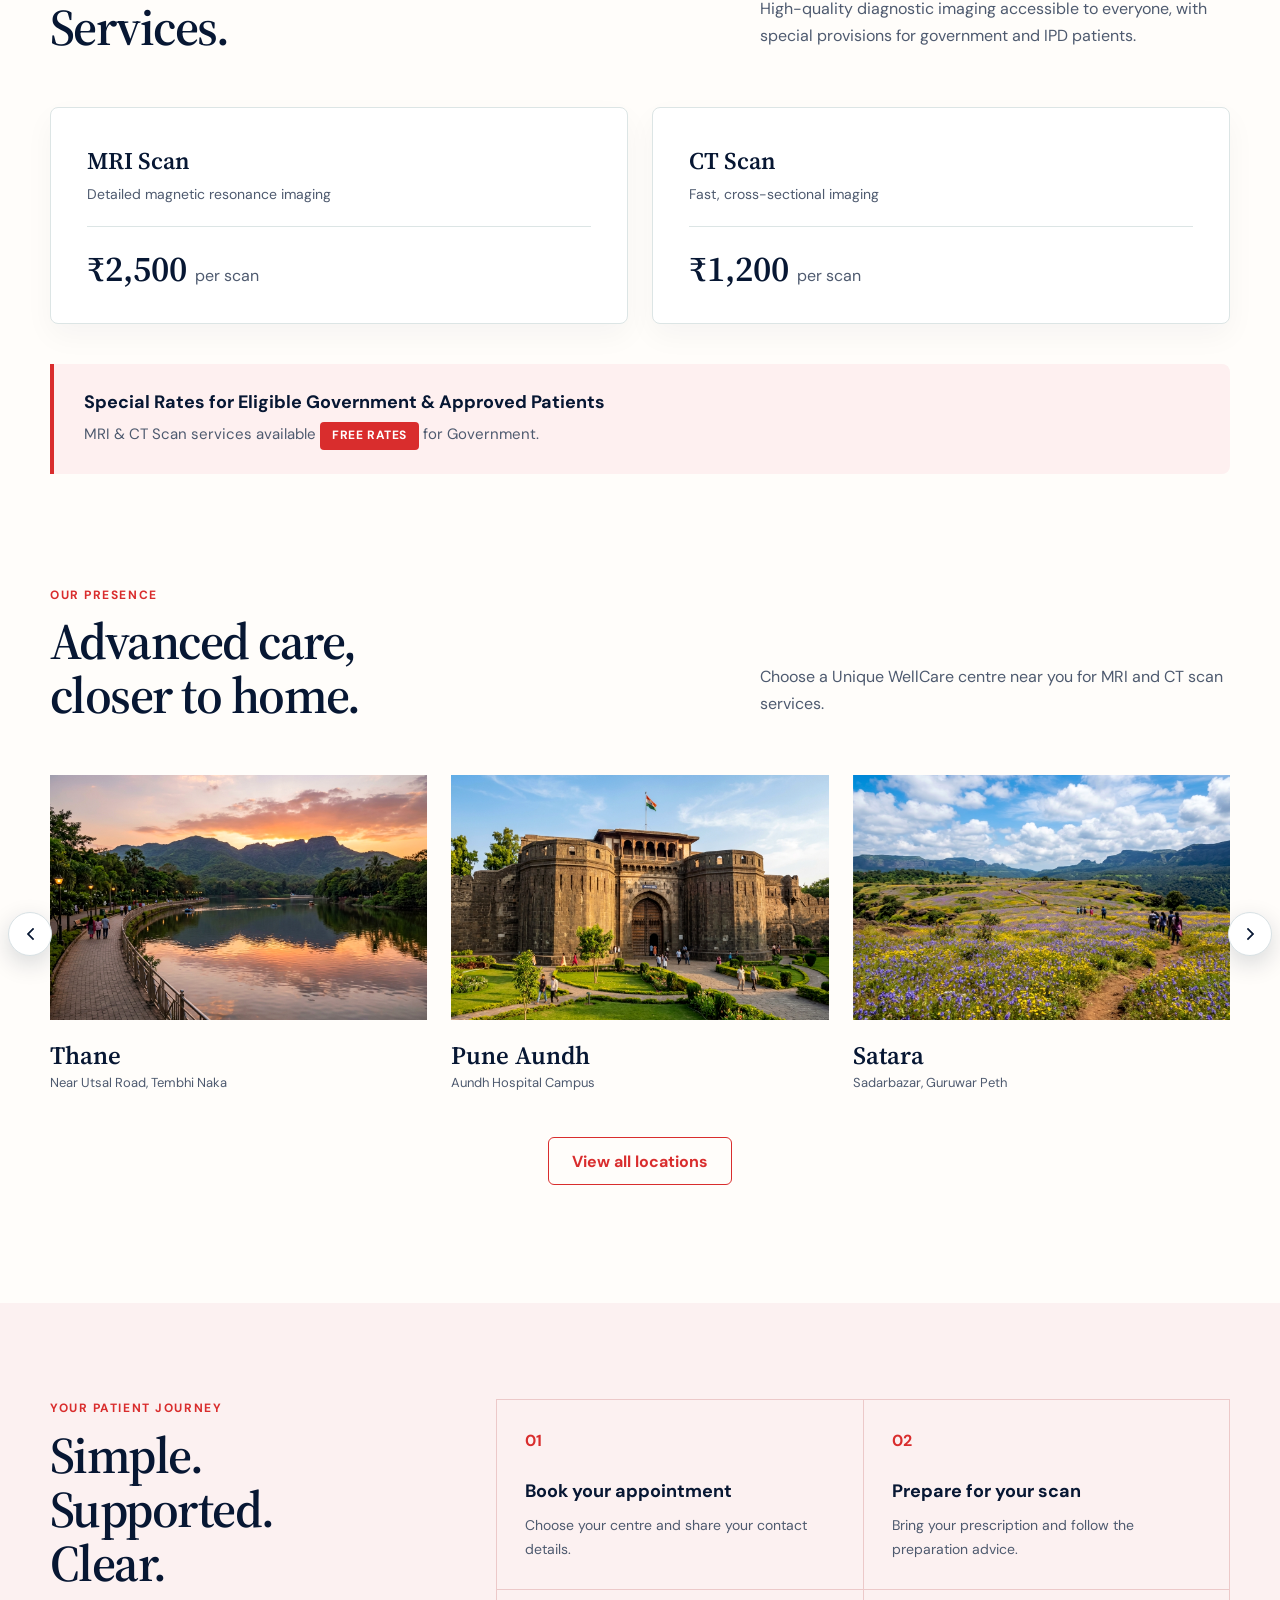
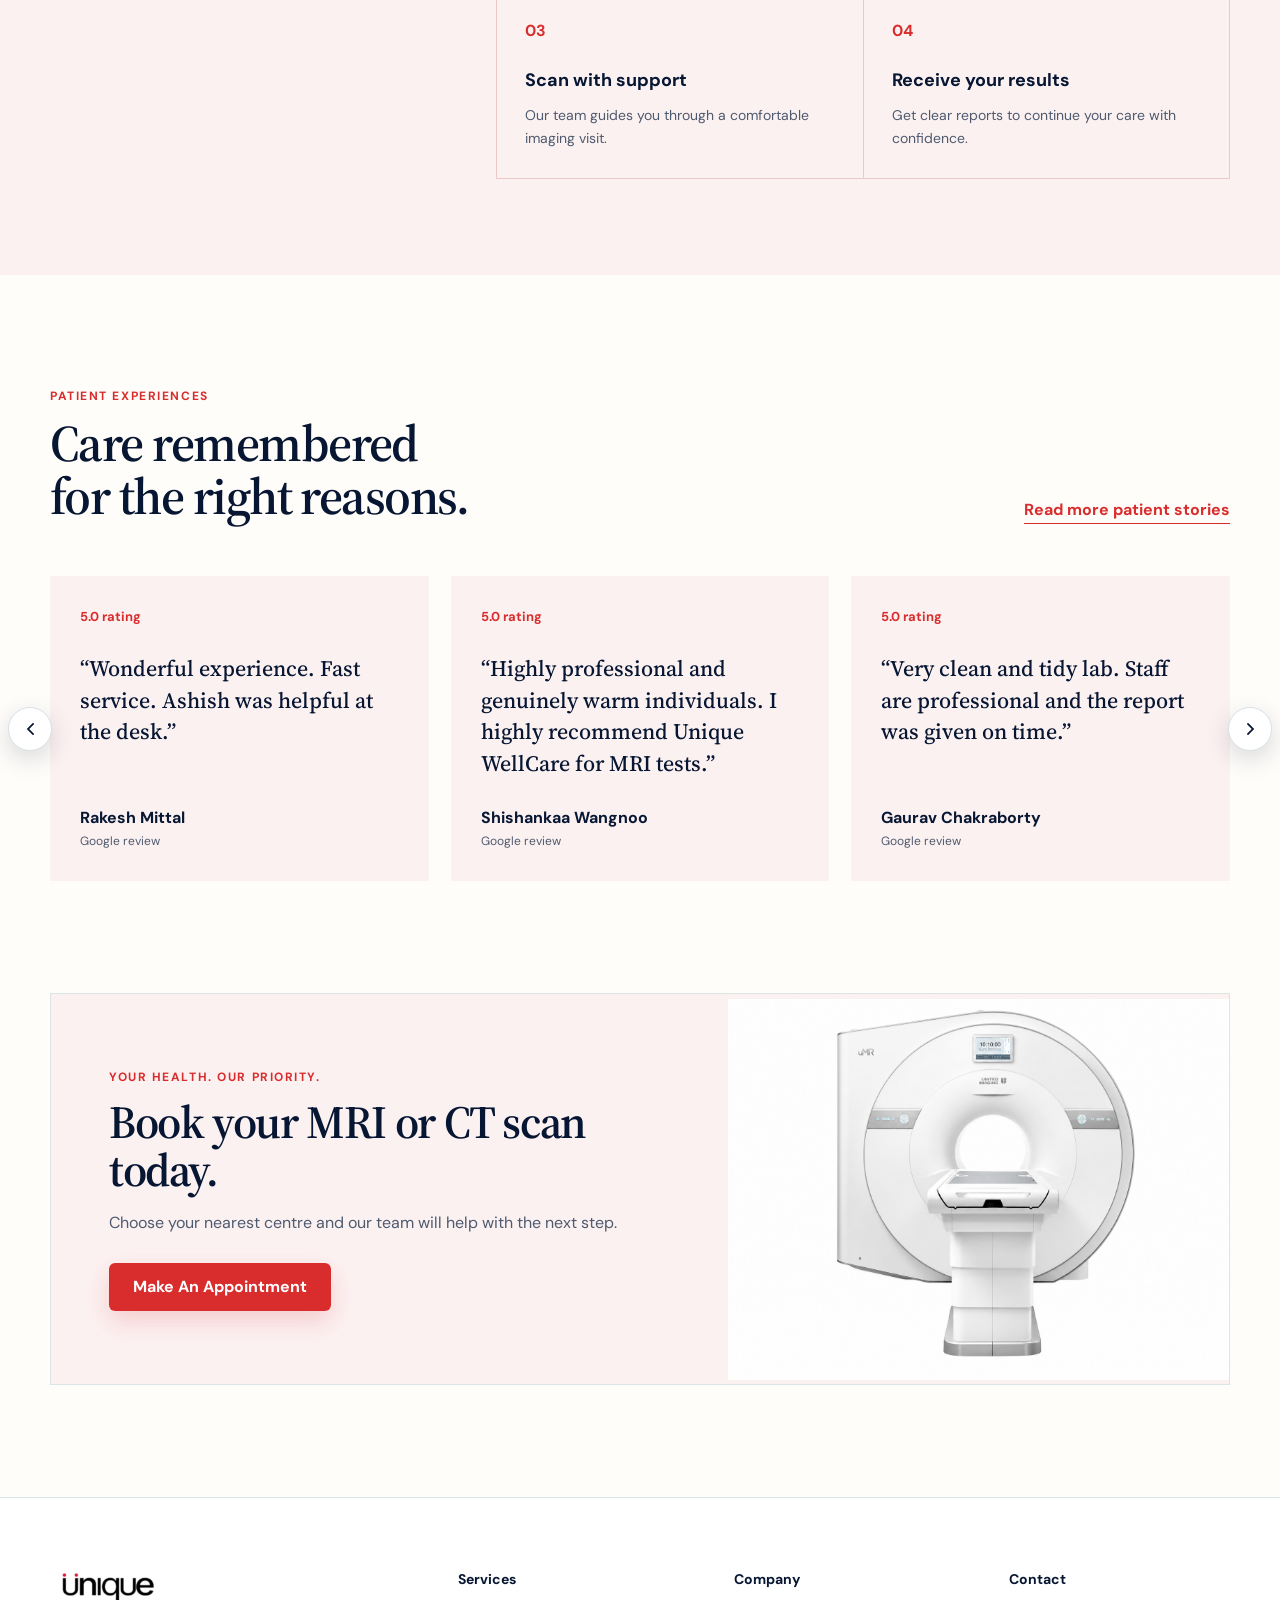
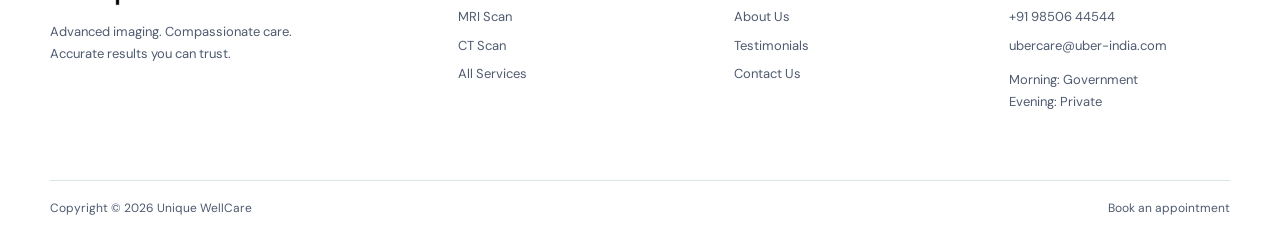
==== commit 417b9f09: "initial commit" ====
--- a/index.html
+++ b/index.html
@@ -42,9 +42,9 @@
         <p class="hero-lead">MRI and CT scans with accuracy you can trust, delivered by a team that puts your comfort first.</p>
         <div class="hero-pricing-slider">
           <div class="slider-track">
-            <div class="slide-msg"><strong>MRI<span class="hide-mobile"> Scan</span> — ₹2,500<span class="hide-mobile"> per body part</span></strong> <span class="divider">|</span> Government &amp; Approved Patients — <span class="free-text">FREE</span></div>
-            <div class="slide-msg"><strong>CT<span class="hide-mobile"> Scan</span> — ₹1,200<span class="hide-mobile"> per body part</span></strong> <span class="divider">|</span> Government &amp; Approved Patients — <span class="free-text">FREE</span></div>
-            <div class="slide-msg"><strong>MRI<span class="hide-mobile"> Scan</span> — ₹2,500<span class="hide-mobile"> per body part</span></strong> <span class="divider">|</span> Government &amp; Approved Patients — <span class="free-text">FREE</span></div>
+            <div class="slide-msg"><strong>MRI<span class="hide-mobile"> Scan</span> — ₹2,500<span class="hide-mobile"> per scan</span></strong> <span class="divider">|</span> Government &amp; Approved Patients — <span class="free-text">FREE</span></div>
+            <div class="slide-msg"><strong>CT<span class="hide-mobile"> Scan</span> — ₹1,200<span class="hide-mobile"> per scan</span></strong> <span class="divider">|</span> Government &amp; Approved Patients — <span class="free-text">FREE</span></div>
+            <div class="slide-msg"><strong>MRI<span class="hide-mobile"> Scan</span> — ₹2,500<span class="hide-mobile"> per scan</span></strong> <span class="divider">|</span> Government &amp; Approved Patients — <span class="free-text">FREE</span></div>
           </div>
         </div>
         <div class="hero-actions"><a class="button" href="book-an-appointment/">Make An Appointment</a><a class="text-link" href="services/">Explore our services</a></div>
@@ -87,7 +87,7 @@
               <p>Detailed magnetic resonance imaging</p>
             </div>
           </div>
-          <div class="price-amount">₹2,500 <small>per body part</small></div>
+          <div class="price-amount">₹2,500 <small>per scan</small></div>
         </div>
         <div class="price-card">
           <div class="price-card-header">
@@ -96,7 +96,7 @@
               <p>Fast, cross-sectional imaging</p>
             </div>
           </div>
-          <div class="price-amount">₹1,200 <small>per body part</small></div>
+          <div class="price-amount">₹1,200 <small>per scan</small></div>
         </div>
       </div>
       <div class="special-rates-banner">
